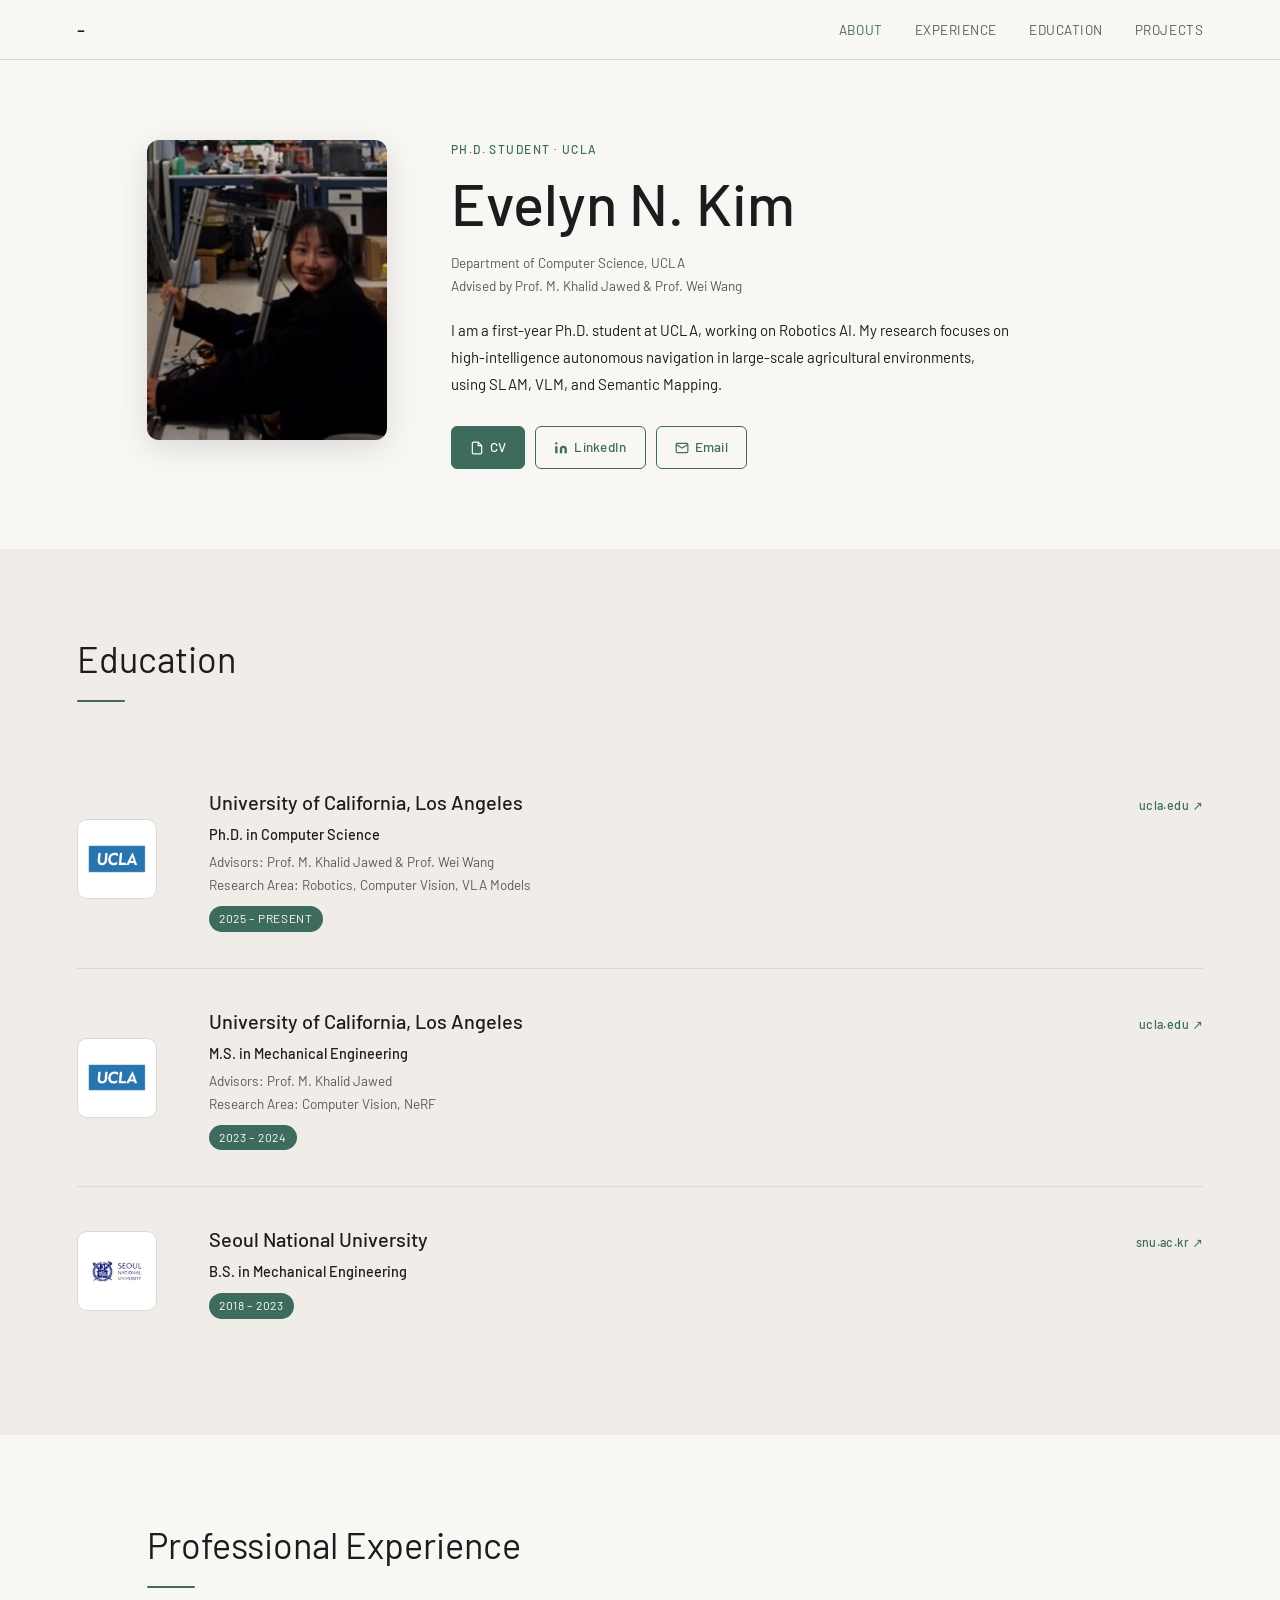
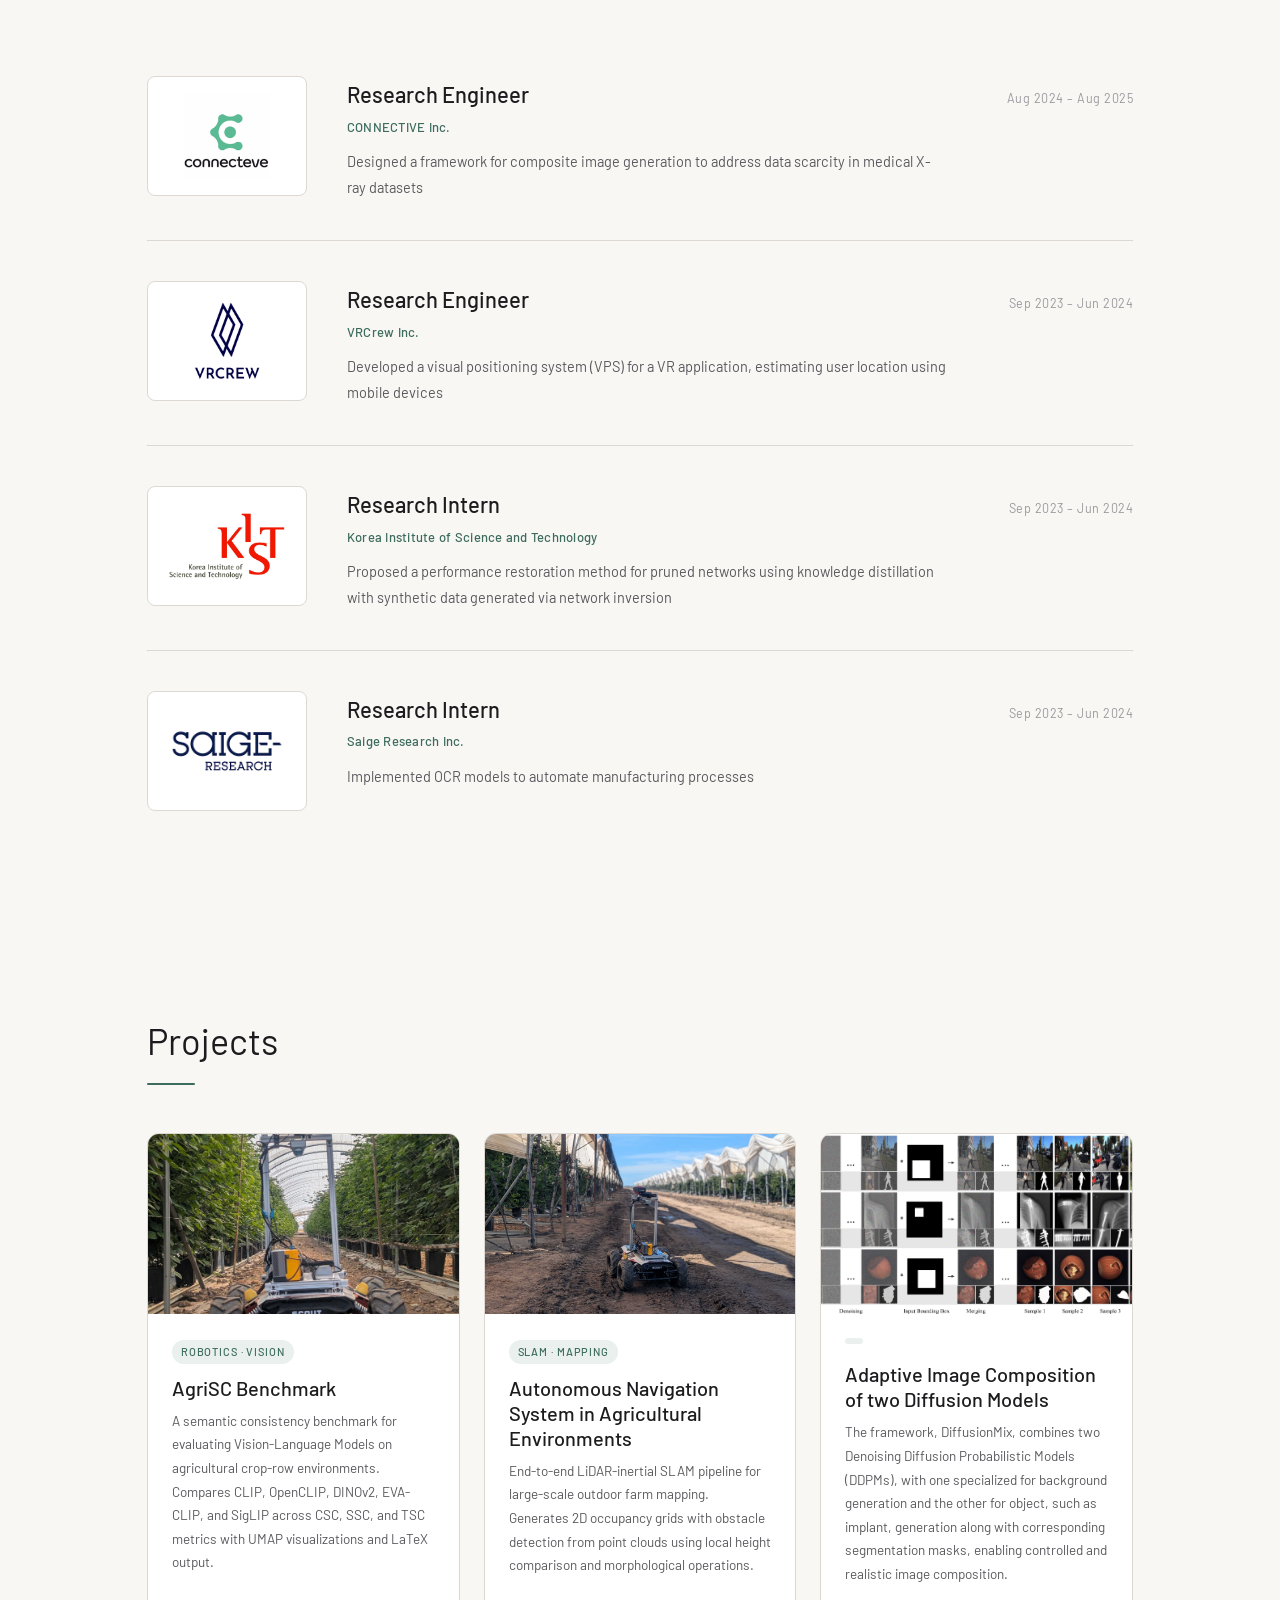
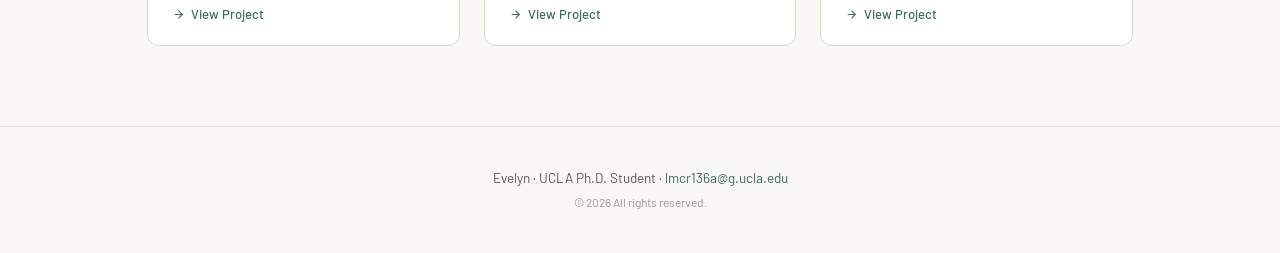
==== index.html @ 0ed05874 "." ====
<!DOCTYPE html>
<html lang="en">
<head>
  <meta charset="UTF-8" />
  <meta name="viewport" content="width=device-width, initial-scale=1.0" />
  <title>Evelyn — PhD Student, UCLA</title>
  <link rel="preconnect" href="https://fonts.googleapis.com" />
  <link href="https://fonts.googleapis.com/css2?family=Barlow:ital,wght@0,300;0,400;0,500;0,600;1,300;1,400&display=swap" rel="stylesheet" />
  <link rel="stylesheet" href="style.css" />
</head>
<body>

  <!-- ── NAV ─────────────────────────────────────── -->
  <nav id="navbar">
    <span class="nav-name">-</span>
    <ul>
      <li><a href="#about">About</a></li>
      <li><a href="#experience">Experience</a></li>
      <li><a href="#education">Education</a></li>
      <li><a href="#projects">Projects</a></li>
    </ul>
  </nav>

  <!-- ── HERO / ABOUT ──────────────────────────────── -->
  <section id="about" class="hero">
    <div class="hero-inner">
      <div class="hero-photo fade-in">
        <img src="images/profile.jpg" alt="Profile photo" />
      </div>
      <div class="hero-text fade-in delay-1">
        <p class="label">Ph.D. Student · UCLA</p>
        <h1>Evelyn N. Kim<br /><span class="name-light"><!-- Your Last Name --></span></h1>
        <p class="affiliation">
          Department of Computer Science, UCLA<br />
          Advised by Prof. M. Khalid Jawed &amp; Prof. Wei Wang
        </p>
        <p class="bio">
          I am a first-year Ph.D. student at UCLA, working on Robotics AI. My research focuses on high-intelligence autonomous navigation in large-scale agricultural environments, using SLAM, VLM, and Semantic Mapping.
        </p>
        <div class="hero-links">
          <a href="pdfs/CV_Kim.pdf" class="btn" target="_blank" rel="noopener">
            <svg width="14" height="14" viewBox="0 0 24 24" fill="none" stroke="currentColor" stroke-width="2"><path d="M14 2H6a2 2 0 0 0-2 2v16a2 2 0 0 0 2 2h12a2 2 0 0 0 2-2V8z"/><polyline points="14,2 14,8 20,8"/></svg>
            CV
          </a>
          <a href="https://www.linkedin.com/in/steamhyeon/" class="btn btn-outline" target="_blank" rel="noopener">
            <svg width="14" height="14" viewBox="0 0 24 24" fill="currentColor"><path d="M16 8a6 6 0 0 1 6 6v7h-4v-7a2 2 0 0 0-2-2 2 2 0 0 0-2 2v7h-4v-7a6 6 0 0 1 6-6z"/><rect x="2" y="9" width="4" height="12"/><circle cx="4" cy="4" r="2"/></svg>
            LinkedIn
          </a>
          <a href="/cdn-cgi/l/email-protection#bbd7d6d8c98a888ddafbdc95ced8d7da95dedfce" class="btn btn-outline">
            <svg width="14" height="14" viewBox="0 0 24 24" fill="none" stroke="currentColor" stroke-width="2"><path d="M4 4h16c1.1 0 2 .9 2 2v12c0 1.1-.9 2-2 2H4c-1.1 0-2-.9-2-2V6c0-1.1.9-2 2-2z"/><polyline points="22,6 12,12 2,6"/></svg>
            Email
          </a>
        </div>
      </div>
    </div>
  </section>

  <!-- ── EDUCATION ──────────────────────────────── -->
  <section id="education" class="section section-alt">
    <div class="section-inner">
      <h2 class="section-title fade-in">Education</h2>
      <div class="divider fade-in"></div>

      <!-- UCLA PhD -->
      <div class="edu-item fade-in">
        <div class="edu-logo">
          <img src="images/ucla.png" alt="UCLA" />
        </div>
        <div class="edu-content">
          <div class="edu-header">
            <h3>University of California, Los Angeles</h3>
            <a href="https://www.ucla.edu" class="school-link" target="_blank" rel="noopener">
              ucla.edu ↗
            </a>
          </div>
          <p class="edu-degree">Ph.D. in Computer Science</p>
          <p class="edu-details">
            Advisors: Prof. M. Khalid Jawed &amp; Prof. Wei Wang<br />
            Research Area: Robotics, Computer Vision, VLA Models
          </p>
          <span class="edu-date">2025 – Present</span>
        </div>
      </div>

      <!-- UCLA MS -->
      <div class="edu-item fade-in">
        <div class="edu-logo">
          <img src="images/ucla.png" alt="UCLA" />
        </div>
        <div class="edu-content">
          <div class="edu-header">
            <h3>University of California, Los Angeles</h3>
            <a href="https://www.ucla.edu" class="school-link" target="_blank" rel="noopener">
              ucla.edu ↗
            </a>
          </div>
          <p class="edu-degree">M.S. in Mechanical Engineering</p>
          <p class="edu-details">
            Advisors: Prof. M. Khalid Jawed<br />
            Research Area: Computer Vision, NeRF
          </p>
          <span class="edu-date">2023 – 2024</span>
        </div>
      </div>

      <!-- SNU -->
      <div class="edu-item fade-in">
        <div class="edu-logo">
          <img src="images/snu.png" alt="Seoul National University" />
        </div>
        <div class="edu-content">
          <div class="edu-header">
            <h3>Seoul National University</h3>
            <a href="https://www.snu.ac.kr" class="school-link" target="_blank" rel="noopener">
              snu.ac.kr ↗
            </a>
          </div>
          <p class="edu-degree">B.S. in Mechanical Engineering</p>
          <p class="edu-details">
            <!-- Additional details, honors, relevant coursework, etc. -->
          </p>
          <span class="edu-date">2018 – 2023</span>
        </div>
      </div>

    </div>
  </section>

  <!-- ── PROFESSIONAL EXPERIENCE ────────────────── -->
  <section id="experience" class="section">
    <div class="section-inner">
      <h2 class="section-title fade-in">Professional Experience</h2>
      <div class="divider fade-in"></div>

      <div class="exp-item fade-in">
        <div class="exp-image">
          <img src="images/connecteve.png" alt="CONNECTEVE" />
        </div>
        <div class="exp-content">
          <div class="exp-header">
            <h3>Research Engineer</h3>
            <span class="exp-date">Aug 2024 – Aug 2025</span>
          </div>
          <p class="exp-place">CONNECTIVE Inc.</p>
          <p class="exp-desc">Designed a framework for composite image generation to address data scarcity in medical X-ray datasets</p>
        </div>
      </div>

      <div class="exp-item fade-in">
        <div class="exp-image">
          <img src="images/vrcrew.png" alt="VRCrew" />
        </div>
        <div class="exp-content">
          <div class="exp-header">
            <h3>Research Engineer</h3>
            <span class="exp-date">Sep 2023 – Jun 2024</span>
          </div>
          <p class="exp-place">VRCrew Inc.</p>
          <p class="exp-desc">Developed a visual positioning system (VPS) for a VR application, estimating user location using mobile devices</p>
        </div>
      </div>

      <div class="exp-item fade-in">
        <div class="exp-image">
          <img src="images/kist.jpg" alt="KIST" />
        </div>
        <div class="exp-content">
          <div class="exp-header">
            <h3>Research Intern</h3>
            <span class="exp-date">Sep 2023 – Jun 2024</span>
          </div>
          <p class="exp-place">Korea Institute of Science and Technology</p>
          <p class="exp-desc">Proposed a performance restoration method for pruned networks using knowledge distillation with synthetic data
generated via network inversion</p>
        </div>
      </div>

      <div class="exp-item fade-in">
        <div class="exp-image">
          <img src="images/saige_research.png" alt="Saige Research" />
        </div>
        <div class="exp-content">
          <div class="exp-header">
            <h3>Research Intern</h3>
            <span class="exp-date">Sep 2023 – Jun 2024</span>
          </div>
          <p class="exp-place">Saige Research Inc.</p>
          <p class="exp-desc">Implemented OCR models to automate manufacturing processes</p>
        </div>
      </div>

    </div>
  </section>

  <!-- ── PROJECTS ───────────────────────────────── -->
  <section id="projects" class="section">
    <div class="section-inner">
      <h2 class="section-title fade-in">Projects</h2>
      <div class="divider fade-in"></div>

      <div class="projects-grid">

        <!-- Project 1 — AgriSC -->
        <a href="projects/agrisc.html" class="project-card fade-in">
          <div class="project-thumb">
            <img src="images/projects/agrisc_thumb.jpg" alt="AgriSC Benchmark"
                 onerror="this.parentElement.innerHTML='<div class=\'project-thumb-placeholder\'>🌱</div>'" />
          </div>
          <div class="project-body">
            <div class="project-top">
              <span class="project-tag">Robotics · Vision</span>
              <h3>AgriSC Benchmark</h3>
              <p>
                A semantic consistency benchmark for evaluating Vision-Language Models on agricultural
                crop-row environments. Compares CLIP, OpenCLIP, DINOv2, EVA-CLIP, and SigLIP across
                CSC, SSC, and TSC metrics with UMAP visualizations and LaTeX output.
              </p>
            </div>
            <div class="project-footer">
              <svg width="13" height="13" viewBox="0 0 24 24" fill="none" stroke="currentColor" stroke-width="2"><line x1="5" y1="12" x2="19" y2="12"/><polyline points="12,5 19,12 12,19"/></svg>
              View Project
            </div>
          </div>
        </a>

        <!-- Project 2 — SLAM Navigation -->
        <a href="projects/agri-nav.html" class="project-card fade-in delay-1">
          <div class="project-thumb">
            <img src="images/projects/agri_nav_thumb.jpg" alt="Autonomous Navigation System"
                 onerror="this.parentElement.innerHTML='<div class=\'project-thumb-placeholder\'>🗺️</div>'" />
          </div>
          <div class="project-body">
            <div class="project-top">
              <span class="project-tag">SLAM · Mapping</span>
              <h3>Autonomous Navigation System in Agricultural Environments</h3>
              <p>
                End-to-end LiDAR-inertial SLAM pipeline for large-scale
                outdoor farm mapping. Generates 2D occupancy grids with obstacle detection from point
                clouds using local height comparison and morphological operations.
              </p>
            </div>
            <div class="project-footer">
              <svg width="13" height="13" viewBox="0 0 24 24" fill="none" stroke="currentColor" stroke-width="2"><line x1="5" y1="12" x2="19" y2="12"/><polyline points="12,5 19,12 12,19"/></svg>
              View Project
            </div>
          </div>
        </a>

        <!-- Project 3 — NeRF Viewpoint Selector -->
        <a href="projects/diff.html" class="project-card fade-in delay-2">
          <div class="project-thumb">
            <img src="images/projects/diff_thumb.png" alt="Self-Supervised Viewpoint Selector"
                 onerror="this.parentElement.innerHTML='<div class=\'project-thumb-placeholder\'>📸</div>'" />
          </div>
          <div class="project-body">
            <div class="project-top">
              <span class="project-tag"><!-- Tag --></span>
              <h3>Adaptive Image Composition of two Diffusion Models</h3>
              <p>
                The framework, DiffusionMix, combines two Denoising Diffusion Probabilistic Models (DDPMs), with one specialized for background generation and the other for object, such as implant, generation along with corresponding segmentation masks, enabling controlled and realistic image composition.
              </p>
            </div>
            <div class="project-footer">
              <svg width="13" height="13" viewBox="0 0 24 24" fill="none" stroke="currentColor" stroke-width="2"><line x1="5" y1="12" x2="19" y2="12"/><polyline points="12,5 19,12 12,19"/></svg>
              View Project
            </div>
          </div>
        </a>
<!-- 
        <a href="projects/vps.html" class="project-card fade-in delay-2">
          <div class="project-thumb">
            <img src="images/projects/vps_thumb.jpg" alt="Visual Positioning System"
                 onerror="this.parentElement.innerHTML='<div class=\'project-thumb-placeholder\'>📍</div>'" />
          </div>
          <div class="project-body">
            <div class="project-top">
              <span class="project-tag"></span>
              <h3>Visual Positioning System (VPS)</h3>
              <p>
              </p>
            </div>
            <div class="project-footer">
              <svg width="13" height="13" viewBox="0 0 24 24" fill="none" stroke="currentColor" stroke-width="2"><line x1="5" y1="12" x2="19" y2="12"/><polyline points="12,5 19,12 12,19"/></svg>
              View Project
            </div>
          </div>
        </a>

        <a href="projects/kd-domain-adapt.html" class="project-card fade-in delay-2">
          <div class="project-thumb">
            <img src="images/projects/kd_thumb.jpg" alt="Knowledge Distillation"
                 onerror="this.parentElement.innerHTML='<div class=\'project-thumb-placeholder\'>🧠</div>'" />
          </div>
          <div class="project-body">
            <div class="project-top">
              <span class="project-tag"></span>
              <h3>Knowledge Distillation with Network Inversion, Domain Adaptation</h3>
              <p>
              </p>
            </div>
            <div class="project-footer">
              <svg width="13" height="13" viewBox="0 0 24 24" fill="none" stroke="currentColor" stroke-width="2"><line x1="5" y1="12" x2="19" y2="12"/><polyline points="12,5 19,12 12,19"/></svg>
              View Project
            </div>
          </div>
        </a> -->

      </div>
    </div>
  </section>

  <!-- ── FOOTER ─────────────────────────────────── -->
  <footer>
    <p>Evelyn · UCLA Ph.D. Student · <a href="mailto:lmcr136a@g.ucla.edu">lmcr136a@g.ucla.edu</a></p>
    <p class="footer-copy">© <span id="year"></span> All rights reserved.</p>
  </footer>

  <script src="script.js"></script>
</body>
</html>
---- style.css ----
/* ── RESET & BASE ──────────────────────────────── */
*, *::before, *::after { box-sizing: border-box; margin: 0; padding: 0; }

:root {
  --bg:         #F8F7F4;
  --bg-alt:     #F0EDE8;
  --ink:        #1C1C1E;
  --ink-soft:   #5A5A5E;
  --ink-light:  #9A9A9E;
  --accent:     #3D6B5E;
  --accent-pale:#E9F0EE;
  --border:     #DDD9D2;
  --white:      #FFFFFF;

  --font-display: 'Barlow', system-ui, sans-serif;
  --font-body:    'Barlow', system-ui, sans-serif;

  --r: 12px;
  --nav-h: 60px;
  --max-w: 980px;
}

html { scroll-behavior: smooth; }

body {
  background: var(--bg);
  color: var(--ink);
  font-family: var(--font-body);
  font-size: 15px;
  line-height: 1.65;
  -webkit-font-smoothing: antialiased;
}

a { color: var(--accent); text-decoration: none; }
a:hover { text-decoration: underline; }
img { display: block; max-width: 100%; }


/* ── NAV ───────────────────────────────────────── */
#navbar {
  position: fixed;
  top: 0; left: 0; right: 0;
  height: var(--nav-h);
  background: rgba(248, 247, 244, 0.88);
  backdrop-filter: blur(12px);
  -webkit-backdrop-filter: blur(12px);
  border-bottom: 1px solid var(--border);
  display: flex;
  align-items: center;
  justify-content: space-between;
  padding: 0 clamp(24px, 6vw, 80px);
  z-index: 100;
  transition: box-shadow .3s;
}
#navbar.scrolled { box-shadow: 0 2px 16px rgba(0,0,0,.07); }

.nav-name {
  font-family: var(--font-display);
  font-size: 20px;
  font-weight: 500;
  color: var(--ink);
  letter-spacing: .02em;
}

#navbar ul {
  list-style: none;
  display: flex;
  gap: 32px;
}
#navbar ul a {
  font-size: 13.5px;
  font-weight: 400;
  color: var(--ink-soft);
  letter-spacing: .04em;
  text-transform: uppercase;
  transition: color .2s;
}
#navbar ul a:hover { color: var(--accent); text-decoration: none; }


/* ── HERO ───────────────────────────────────────── */
.hero {
  padding: calc(var(--nav-h) + 80px) clamp(24px, 6vw, 80px) 80px;
  max-width: calc(var(--max-w) + 160px);
  margin: 0 auto;
}
.hero-inner {
  display: grid;
  grid-template-columns: 240px 1fr;
  gap: 64px;
  align-items: start;
}

/* Photo */
.hero-photo img {
  width: 240px;
  height: 300px;
  object-fit: cover;
  border-radius: var(--r);
  box-shadow: 0 8px 32px rgba(0,0,0,.12);
  transition: transform .4s ease, box-shadow .4s ease;
}
.hero-photo img:hover {
  transform: translateY(-4px);
  box-shadow: 0 16px 40px rgba(0,0,0,.16);
}

/* Text */
.label {
  font-size: 12px;
  font-weight: 500;
  letter-spacing: .12em;
  text-transform: uppercase;
  color: var(--accent);
  margin-bottom: 12px;
}
h1 {
  font-family: var(--font-display);
  font-size: clamp(42px, 5vw, 58px);
  font-weight: 500;
  line-height: 1.1;
  color: var(--ink);
  margin-bottom: 16px;
}
.name-light { font-weight: 300; font-style: italic; }

.affiliation {
  font-size: 13.5px;
  color: var(--ink-soft);
  margin-bottom: 20px;
  line-height: 1.7;
}
.bio {
  font-size: 15px;
  color: var(--ink);
  line-height: 1.8;
  max-width: 560px;
  margin-bottom: 28px;
}

/* Hero buttons */
.hero-links { display: flex; gap: 10px; flex-wrap: wrap; }

.btn {
  display: inline-flex;
  align-items: center;
  gap: 6px;
  padding: 9px 18px;
  border-radius: 6px;
  font-size: 13.5px;
  font-weight: 500;
  letter-spacing: .02em;
  background: var(--accent);
  color: var(--white);
  border: 1.5px solid var(--accent);
  cursor: pointer;
  transition: background .2s, transform .15s, box-shadow .2s;
}
.btn:hover {
  background: #2d5347;
  border-color: #2d5347;
  transform: translateY(-1px);
  box-shadow: 0 4px 14px rgba(61,107,94,.25);
  text-decoration: none;
  color: var(--white);
}

.btn-outline {
  background: transparent;
  color: var(--accent);
}
.btn-outline:hover {
  background: var(--accent-pale);
  color: var(--accent);
  box-shadow: none;
}


/* ── SECTIONS ───────────────────────────────────── */
.section {
  padding: 80px clamp(24px, 6vw, 80px);
  max-width: calc(var(--max-w) + 160px);
  margin: 0 auto;
}
.section-alt {
  background: var(--bg-alt);
  max-width: 100%;
  padding: 80px clamp(24px, 6vw, 80px);
}
.section-alt .section-inner {
  max-width: calc(var(--max-w) + 160px);
  margin: 0 auto;
}
.section-inner { max-width: calc(var(--max-w) + 160px); margin: 0 auto; }

.section-title {
  font-family: var(--font-display);
  font-size: 36px;
  font-weight: 400;
  color: var(--ink);
  margin-bottom: 12px;
}
.divider {
  width: 48px;
  height: 2px;
  background: var(--accent);
  border-radius: 2px;
  margin-bottom: 48px;
}


/* ── EXPERIENCE ITEMS ──────────────────────────── */
.exp-item {
  display: grid;
  grid-template-columns: 160px 1fr;
  gap: 40px;
  align-items: start;
  padding: 40px 0;
  border-bottom: 1px solid var(--border);
}
.exp-item:last-child { border-bottom: none; }

/* Logo container — longest side fills the box, letter-boxed */
.exp-image {
  width: 160px;
  height: 120px;
  border-radius: 8px;
  overflow: hidden;
  background: var(--white);
  border: 1px solid var(--border);
  flex-shrink: 0;
  display: flex;
  align-items: center;
  justify-content: center;
  padding: 16px;
}
.exp-image img {
  width: 100%;
  height: 100%;
  object-fit: contain;   /* longest side fits, no cropping */
}

.exp-header {
  display: flex;
  align-items: baseline;
  justify-content: space-between;
  gap: 16px;
  margin-bottom: 4px;
  flex-wrap: wrap;
}
.exp-content h3 {
  font-family: var(--font-display);
  font-size: 22px;
  font-weight: 500;
  color: var(--ink);
}
.exp-date {
  font-size: 12.5px;
  color: var(--ink-light);
  letter-spacing: .04em;
  white-space: nowrap;
}
.exp-place {
  font-size: 13px;
  font-weight: 500;
  color: var(--accent);
  margin-bottom: 10px;
  letter-spacing: .02em;
}
.exp-desc {
  font-size: 14.5px;
  color: var(--ink-soft);
  line-height: 1.8;
  max-width: 600px;
}


/* ── EDUCATION ──────────────────────────────────── */
.edu-item {
  display: grid;
  grid-template-columns: 100px 1fr;
  gap: 32px;
  align-items: center;
  padding: 36px 0;
  border-bottom: 1px solid var(--border);
}
.edu-item:last-child { border-bottom: none; }

.edu-logo {
  width: 80px;
  height: 80px;
  display: flex;
  align-items: center;
  justify-content: center;
  background: var(--white);
  border: 1px solid var(--border);
  border-radius: 10px;
  padding: 10px;
  flex-shrink: 0;
}
.edu-logo img { max-width: 100%; max-height: 100%; object-fit: contain; }

.edu-header {
  display: flex;
  align-items: baseline;
  justify-content: space-between;
  gap: 12px;
  margin-bottom: 4px;
  flex-wrap: wrap;
}
.edu-content h3 {
  font-family: var(--font-display);
  font-size: 20px;
  font-weight: 500;
  color: var(--ink);
}
.school-link {
  font-size: 12.5px;
  color: var(--accent);
  letter-spacing: .03em;
  font-weight: 500;
}
.edu-degree {
  font-size: 14.5px;
  font-weight: 500;
  color: var(--ink);
  margin-bottom: 4px;
}
.edu-details {
  font-size: 13.5px;
  color: var(--ink-soft);
  line-height: 1.7;
  margin-bottom: 8px;
}
.edu-date {
  display: inline-block;
  font-size: 12px;
  letter-spacing: .06em;
  text-transform: uppercase;
  color: var(--white);
  background: var(--accent);
  padding: 3px 10px;
  border-radius: 20px;
}


/* ── PROJECTS GRID ──────────────────────────────── */
.projects-grid {
  display: grid;
  grid-template-columns: repeat(auto-fill, minmax(300px, 1fr));
  gap: 24px;
}

/* Clickable card — the whole card is a link */
.project-card {
  background: var(--white);
  border: 1px solid var(--border);
  border-radius: var(--r);
  overflow: hidden;
  display: flex;
  flex-direction: column;
  cursor: pointer;
  text-decoration: none;
  color: inherit;
  transition: transform .25s ease, box-shadow .25s ease, border-color .25s ease;
}
.project-card:hover {
  transform: translateY(-4px);
  box-shadow: 0 10px 30px rgba(0,0,0,.09);
  border-color: var(--accent);
  text-decoration: none;
  color: inherit;
}

/* Thumbnail image at the top of each card */
.project-thumb {
  width: 100%;
  height: 180px;
  overflow: hidden;
  background: var(--bg-alt);
  flex-shrink: 0;
}
.project-thumb img {
  width: 100%;
  height: 100%;
  object-fit: cover;
  transition: transform .4s ease;
}
.project-card:hover .project-thumb img {
  transform: scale(1.04);
}

/* Placeholder shown when no image supplied */
.project-thumb-placeholder {
  width: 100%;
  height: 100%;
  display: flex;
  align-items: center;
  justify-content: center;
  background: var(--accent-pale);
  color: var(--accent);
  font-size: 32px;
  opacity: .5;
}

.project-body {
  padding: 24px 24px 20px;
  display: flex;
  flex-direction: column;
  flex: 1;
}

.project-top { flex: 1; }

.project-tag {
  display: inline-block;
  font-size: 11px;
  font-weight: 500;
  letter-spacing: .08em;
  text-transform: uppercase;
  color: var(--accent);
  background: var(--accent-pale);
  padding: 3px 9px;
  border-radius: 20px;
  margin-bottom: 12px;
}
.project-card h3 {
  font-family: var(--font-display);
  font-size: 20px;
  font-weight: 500;
  margin-bottom: 8px;
  color: var(--ink);
  line-height: 1.25;
}
.project-card p {
  font-size: 13.5px;
  color: var(--ink-soft);
  line-height: 1.75;
}

.project-footer {
  margin-top: 18px;
  display: flex;
  align-items: center;
  gap: 6px;
  font-size: 13px;
  font-weight: 500;
  color: var(--accent);
}
.project-footer svg { flex-shrink: 0; }


/* ── FOOTER ─────────────────────────────────────── */
footer {
  text-align: center;
  padding: 40px 24px;
  border-top: 1px solid var(--border);
  font-size: 13.5px;
  color: var(--ink-soft);
}
footer a { color: var(--accent); }
.footer-copy { margin-top: 4px; font-size: 12px; color: var(--ink-light); }


/* ── ANIMATIONS ─────────────────────────────────── */
.fade-in {
  opacity: 0;
  transform: translateY(18px);
  transition: opacity .6s ease, transform .6s ease;
}
.fade-in.visible {
  opacity: 1;
  transform: translateY(0);
}
.delay-1 { transition-delay: .12s; }
.delay-2 { transition-delay: .24s; }


/* ── RESPONSIVE ─────────────────────────────────── */
@media (max-width: 700px) {
  .hero-inner {
    grid-template-columns: 1fr;
    gap: 32px;
  }
  .hero-photo img { width: 180px; height: 220px; margin: 0 auto; }
  .exp-item { grid-template-columns: 1fr; gap: 20px; }
  .exp-image { width: 100%; height: 120px; }
  .edu-item { grid-template-columns: 1fr; gap: 16px; }
  .edu-header { flex-direction: column; }
  #navbar ul { gap: 16px; }
  h1 { font-size: 36px; }
}
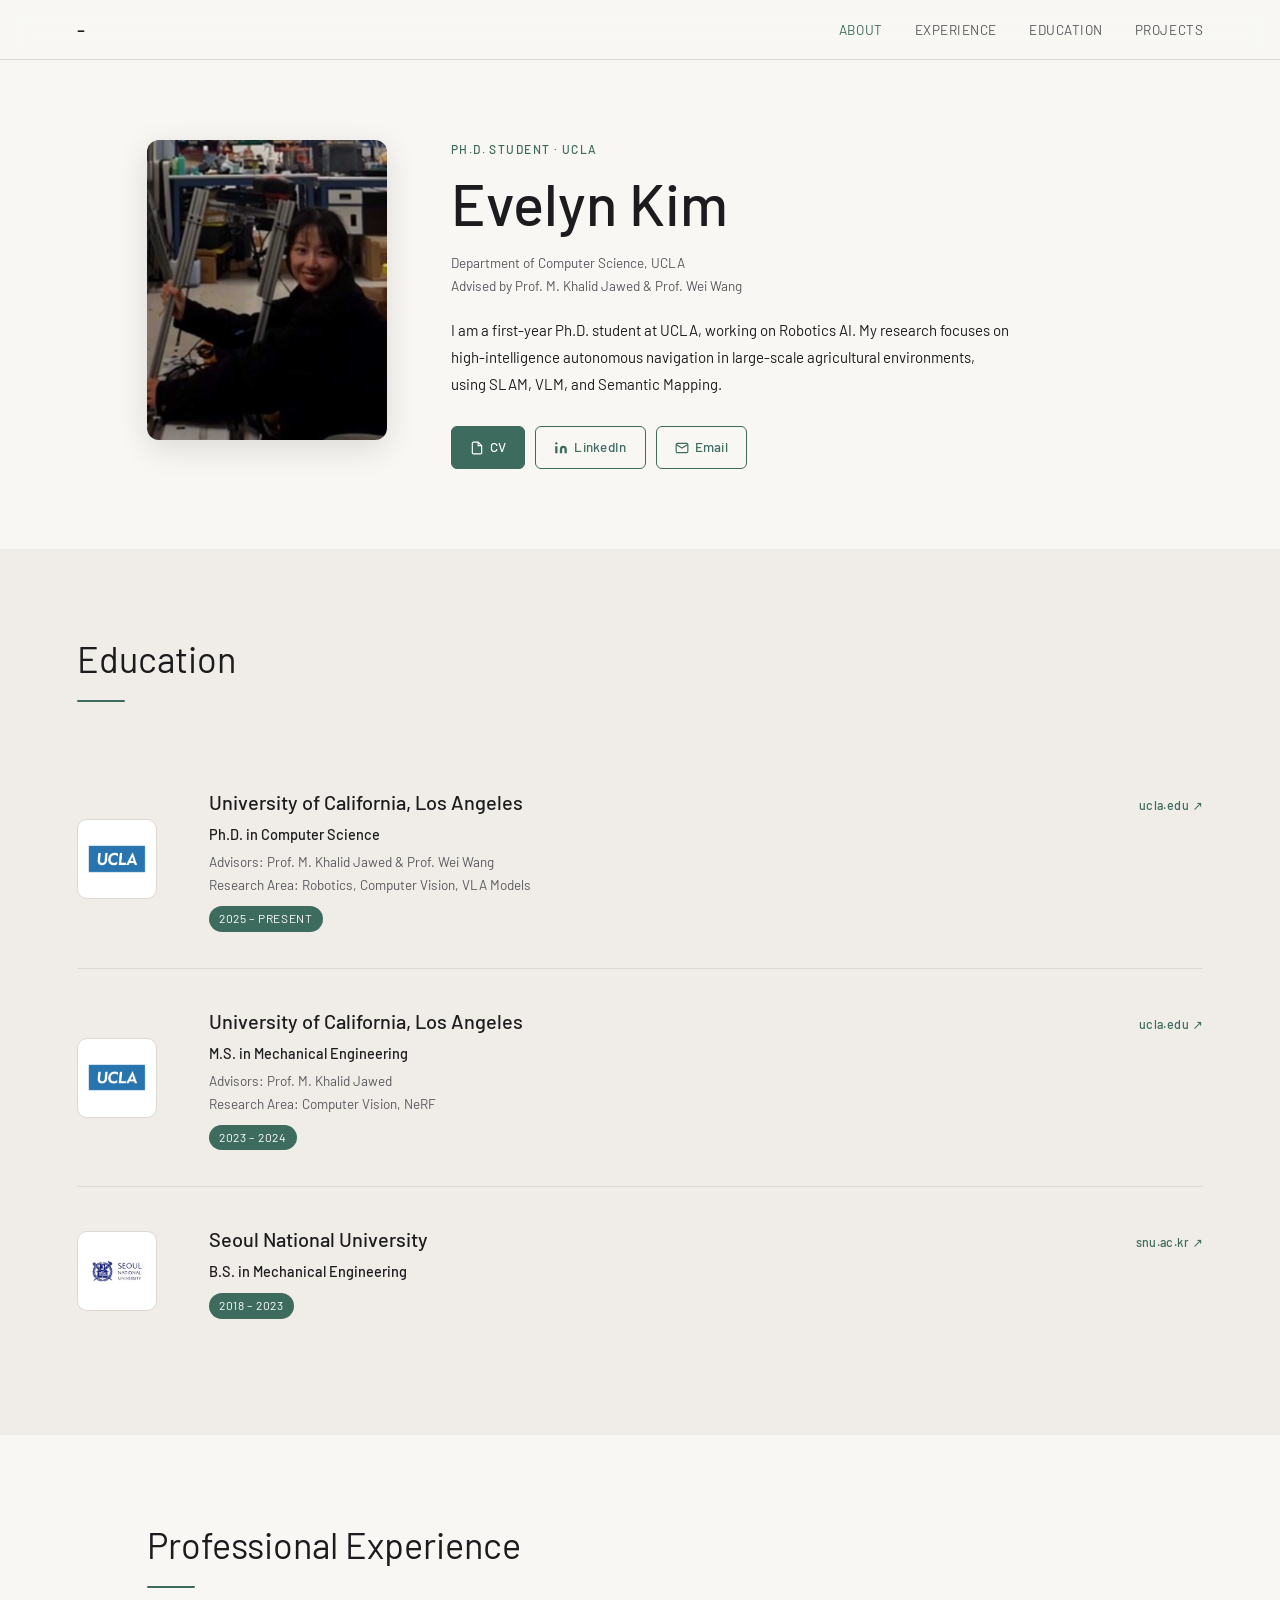
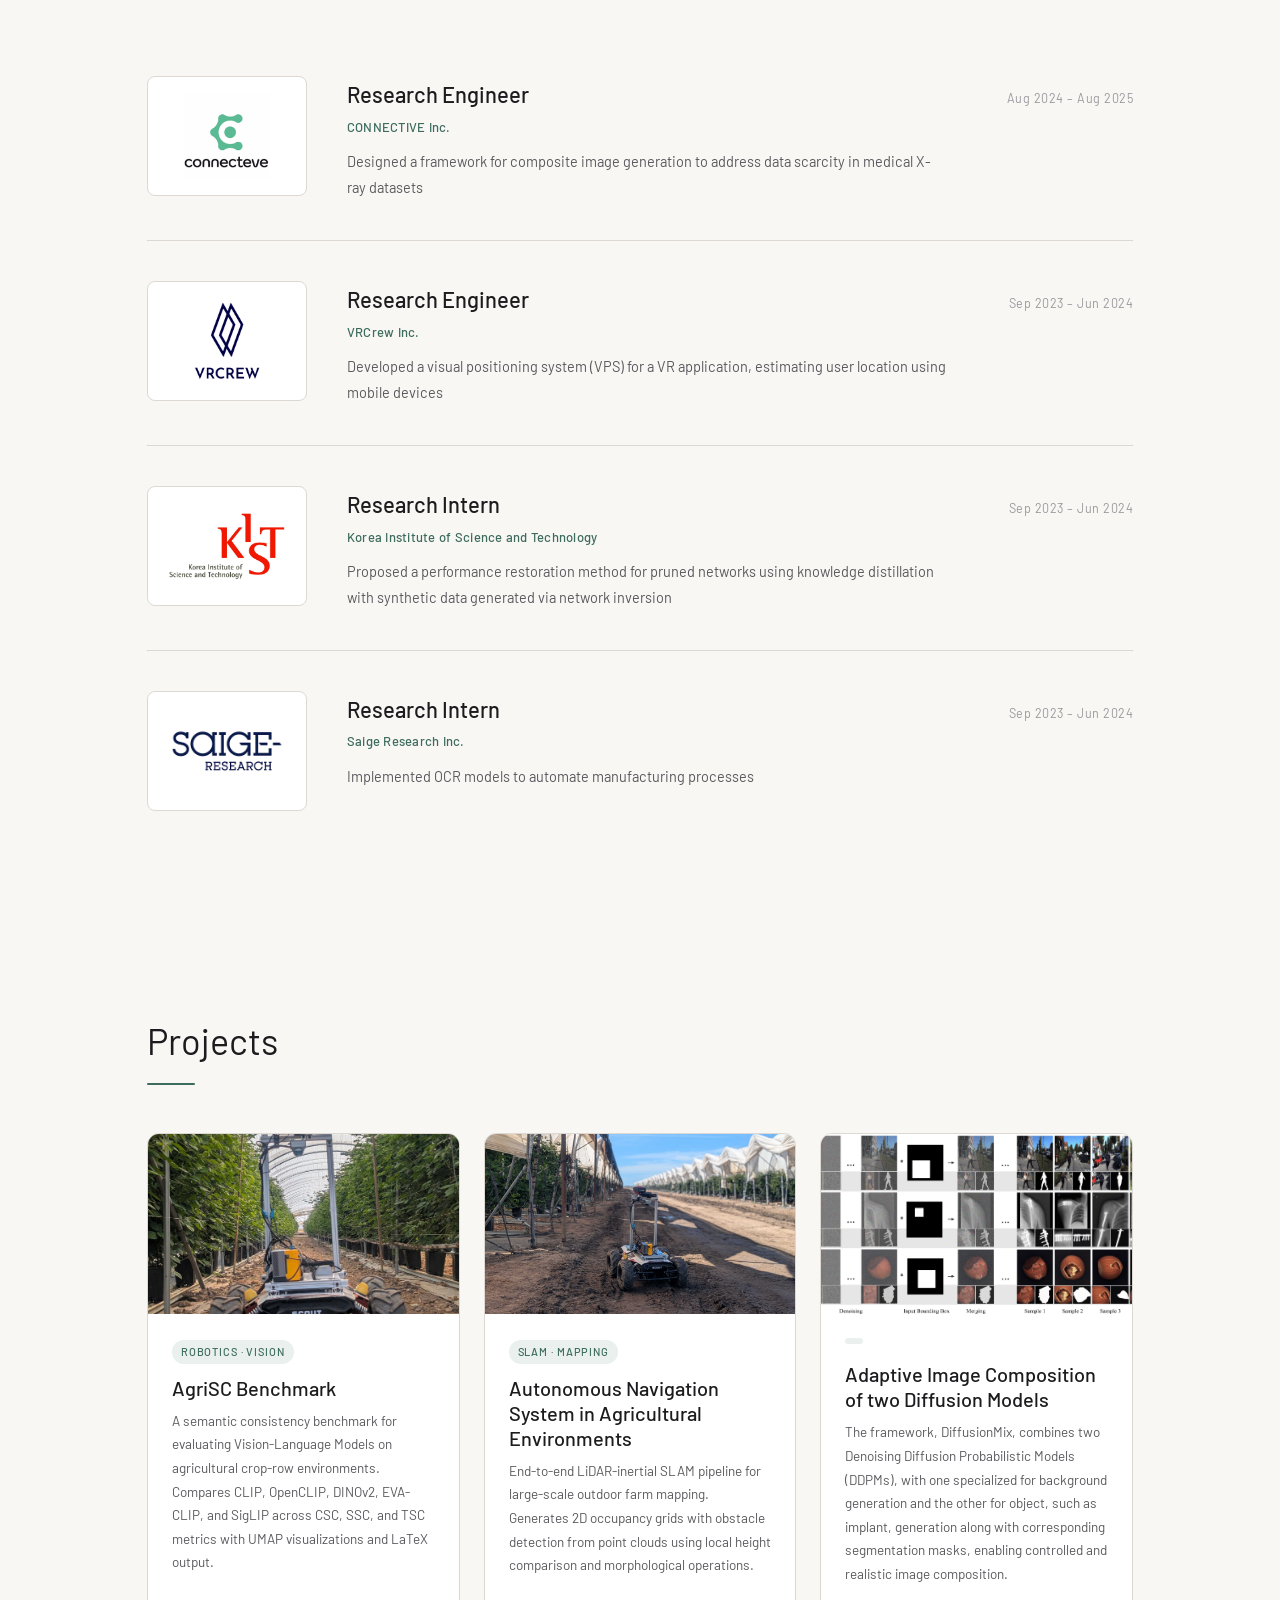
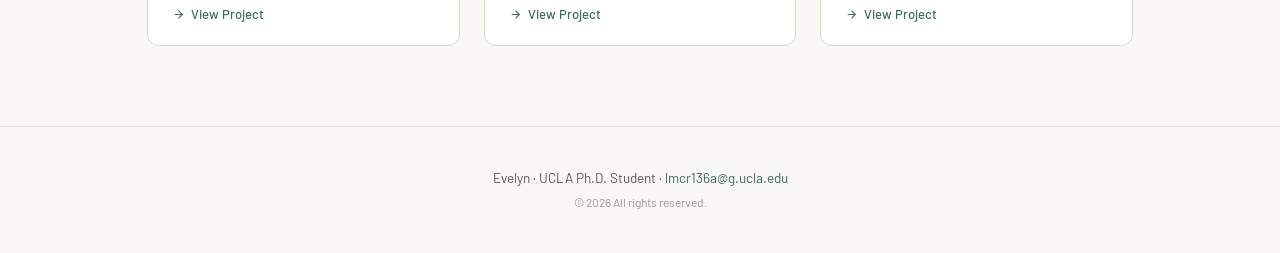
==== commit e51b7b25: "." ====
--- a/index.html
+++ b/index.html
@@ -3,7 +3,7 @@
 <head>
   <meta charset="UTF-8" />
   <meta name="viewport" content="width=device-width, initial-scale=1.0" />
-  <title>Evelyn — PhD Student, UCLA</title>
+  <title>Evelyn Kim, UCLA</title>
   <link rel="preconnect" href="https://fonts.googleapis.com" />
   <link href="https://fonts.googleapis.com/css2?family=Barlow:ital,wght@0,300;0,400;0,500;0,600;1,300;1,400&display=swap" rel="stylesheet" />
   <link rel="stylesheet" href="style.css" />
@@ -29,7 +29,7 @@
       </div>
       <div class="hero-text fade-in delay-1">
         <p class="label">Ph.D. Student · UCLA</p>
-        <h1>Evelyn N. Kim<br /><span class="name-light"><!-- Your Last Name --></span></h1>
+        <h1>Evelyn Kim<br /><span class="name-light"><!-- Your Last Name --></span></h1>
         <p class="affiliation">
           Department of Computer Science, UCLA<br />
           Advised by Prof. M. Khalid Jawed &amp; Prof. Wei Wang
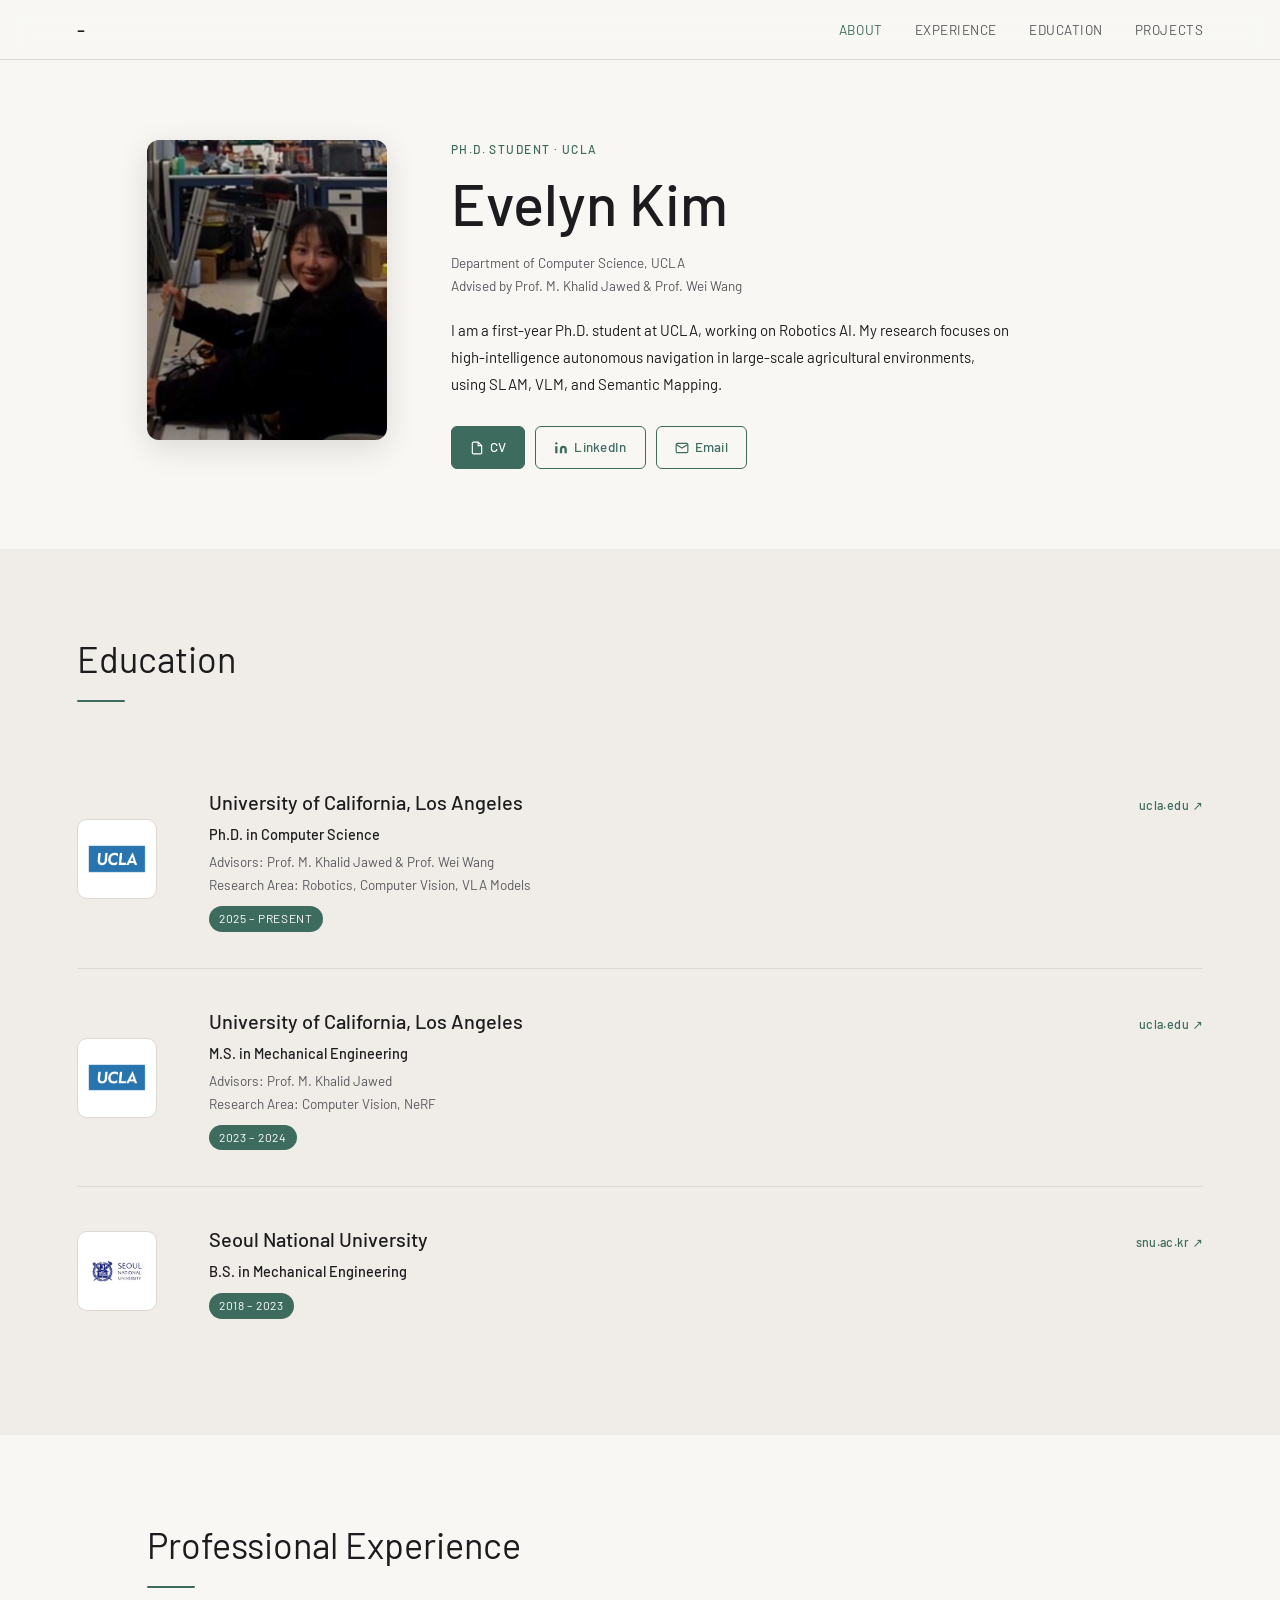
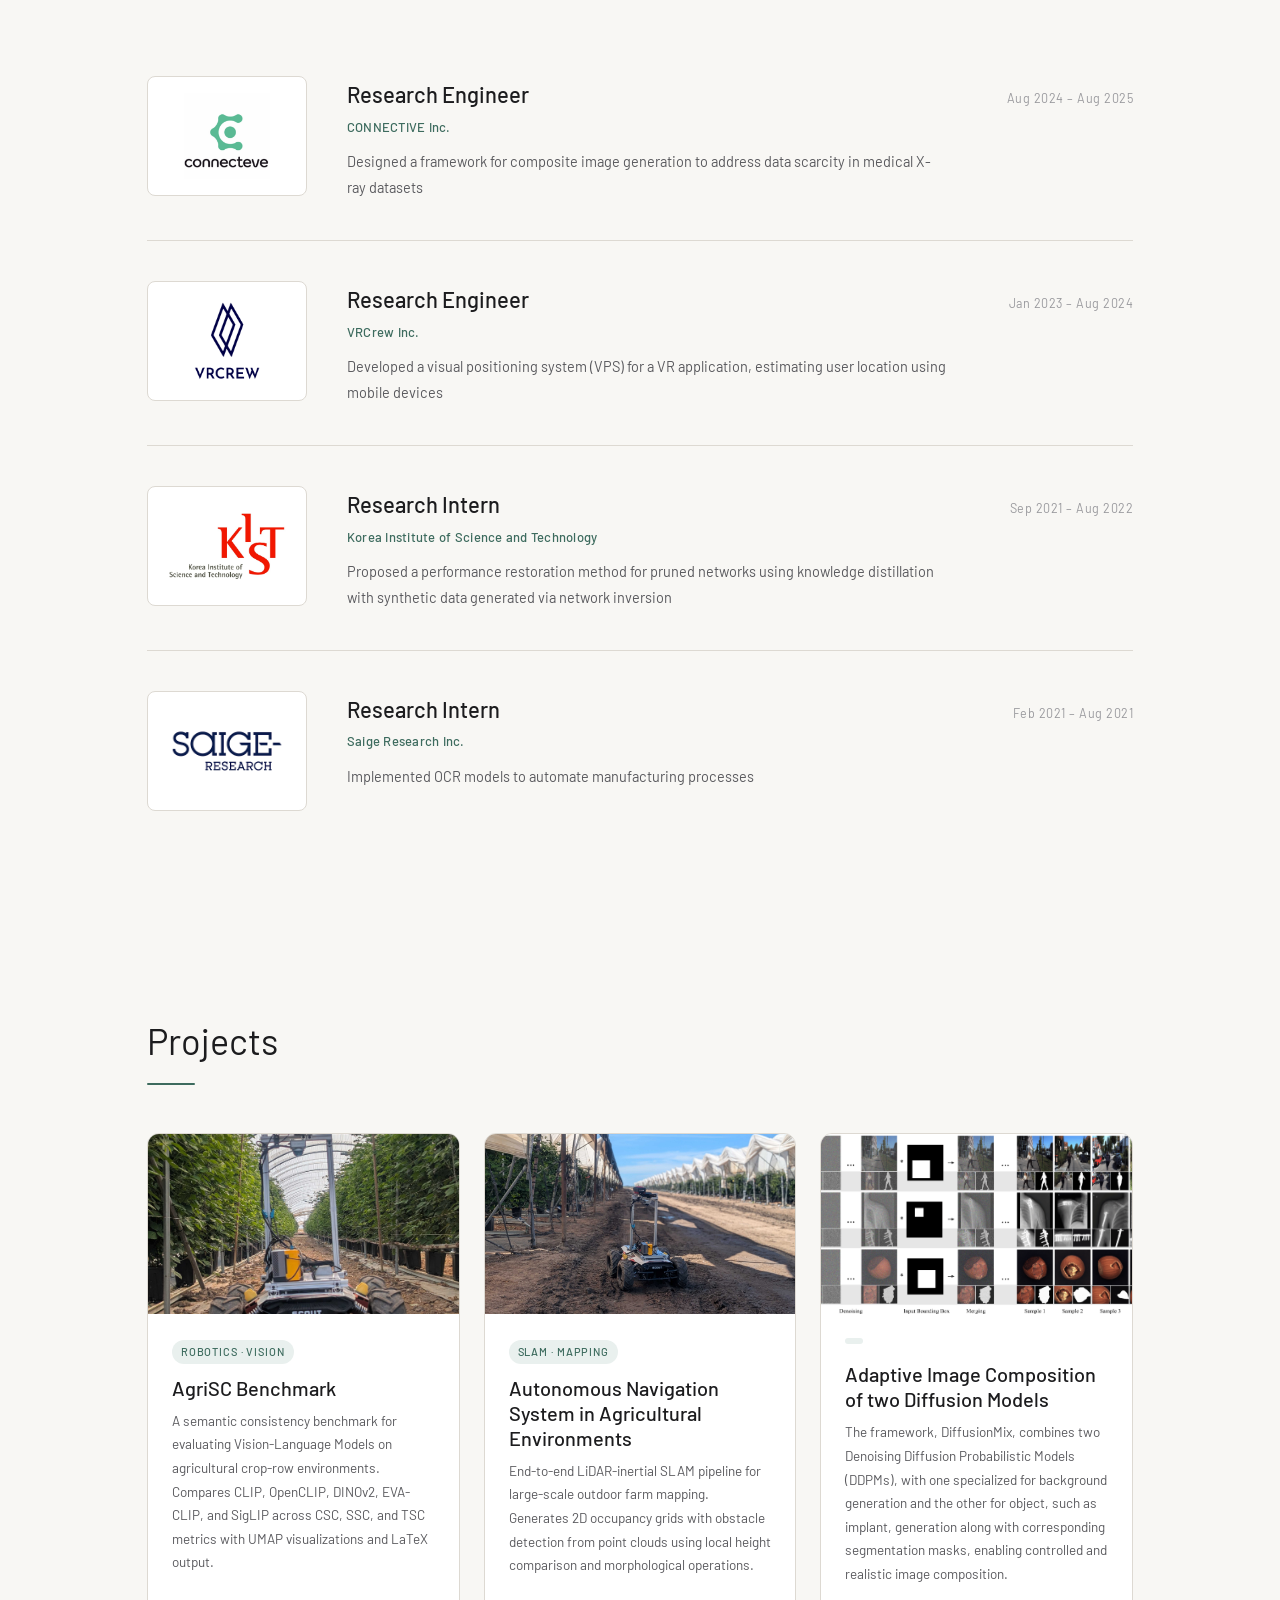
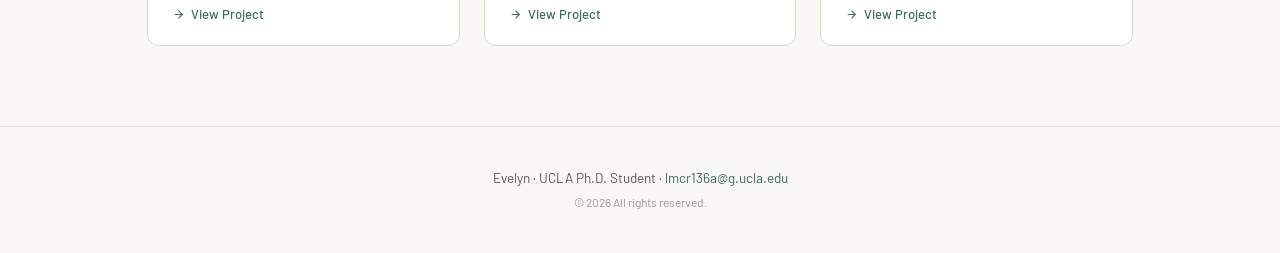
==== commit 1c858a69: "." ====
--- a/index.html
+++ b/index.html
@@ -153,7 +153,7 @@
         <div class="exp-content">
           <div class="exp-header">
             <h3>Research Engineer</h3>
-            <span class="exp-date">Sep 2023 – Jun 2024</span>
+            <span class="exp-date">Jan 2023 – Aug 2024</span>
           </div>
           <p class="exp-place">VRCrew Inc.</p>
           <p class="exp-desc">Developed a visual positioning system (VPS) for a VR application, estimating user location using mobile devices</p>
@@ -167,7 +167,7 @@
         <div class="exp-content">
           <div class="exp-header">
             <h3>Research Intern</h3>
-            <span class="exp-date">Sep 2023 – Jun 2024</span>
+            <span class="exp-date">Sep 2021 – Aug 2022</span>
           </div>
           <p class="exp-place">Korea Institute of Science and Technology</p>
           <p class="exp-desc">Proposed a performance restoration method for pruned networks using knowledge distillation with synthetic data
@@ -182,7 +182,7 @@
         <div class="exp-content">
           <div class="exp-header">
             <h3>Research Intern</h3>
-            <span class="exp-date">Sep 2023 – Jun 2024</span>
+            <span class="exp-date">Feb 2021 – Aug 2021</span>
           </div>
           <p class="exp-place">Saige Research Inc.</p>
           <p class="exp-desc">Implemented OCR models to automate manufacturing processes</p>
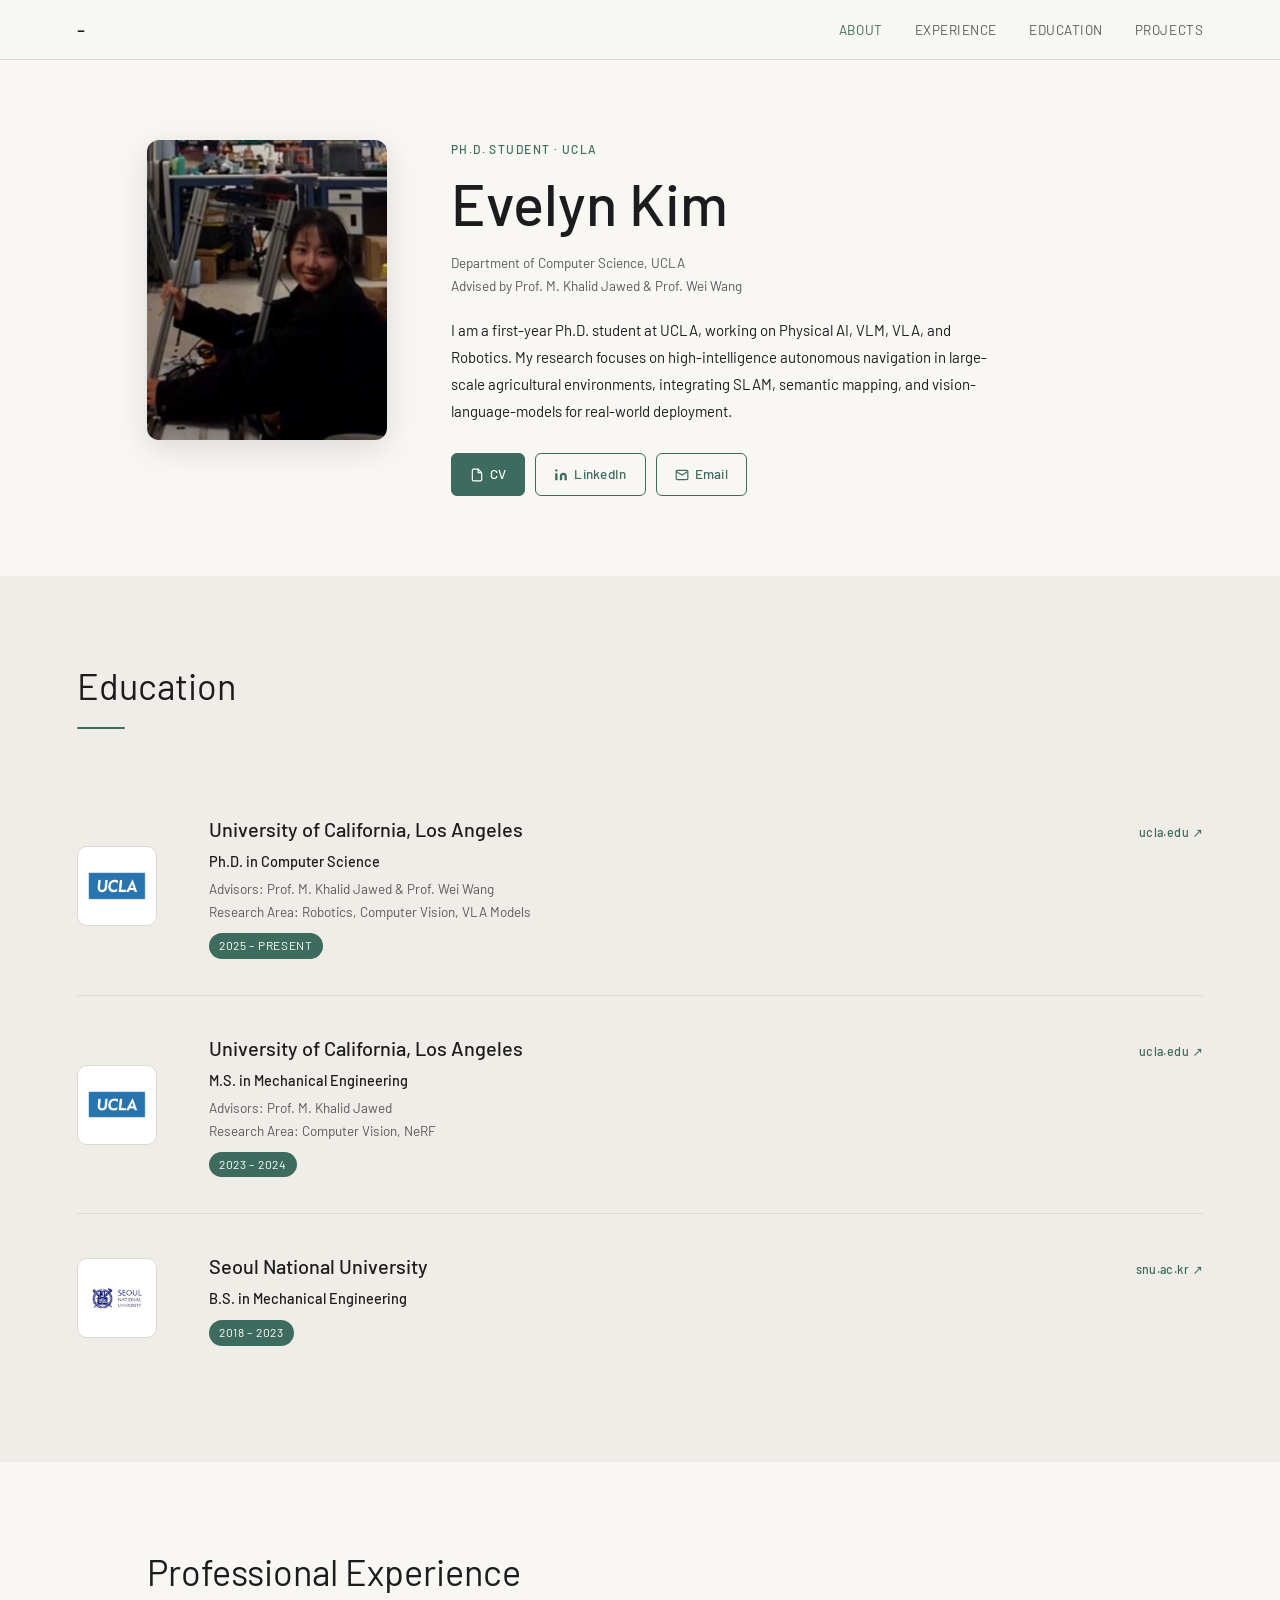
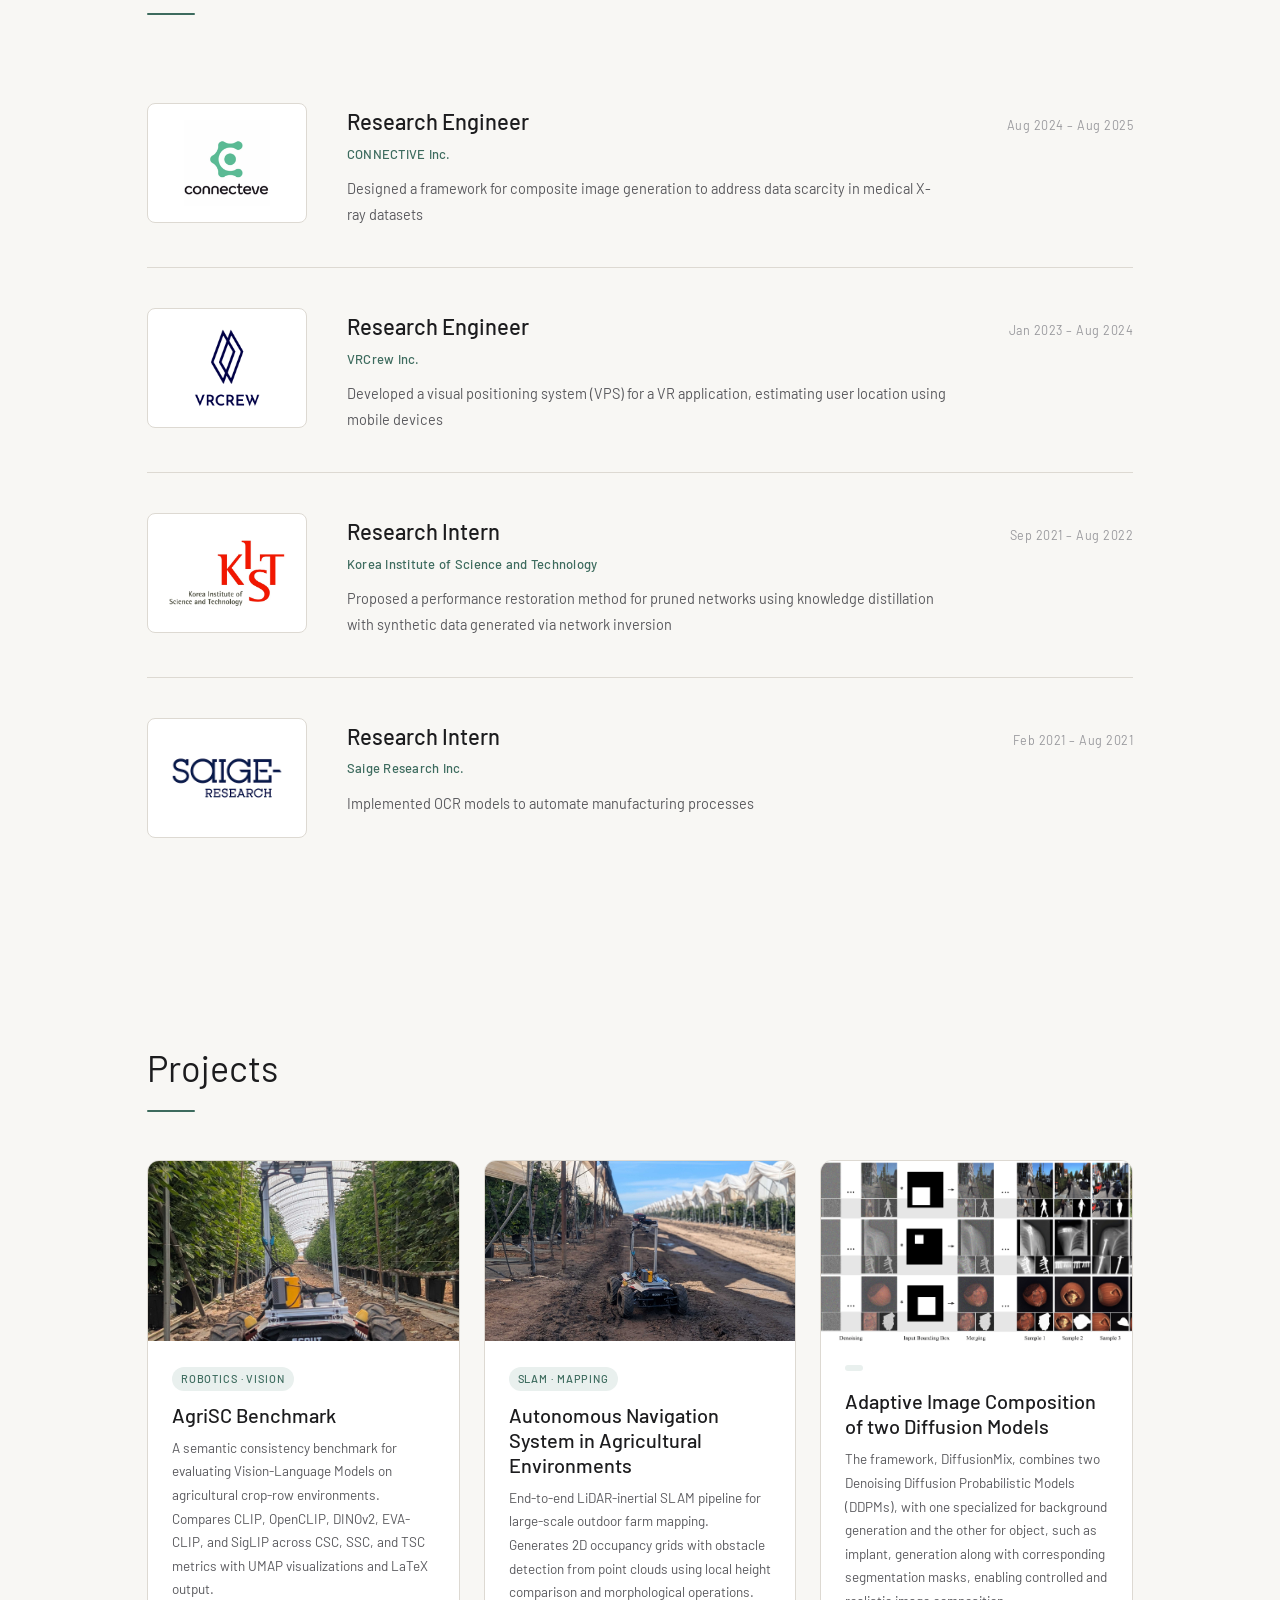
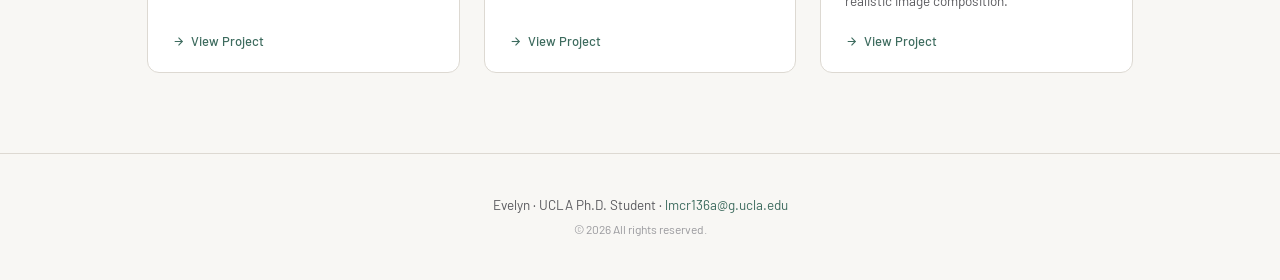
==== commit afe1be2a: "." ====
--- a/index.html
+++ b/index.html
@@ -35,7 +35,7 @@
           Advised by Prof. M. Khalid Jawed &amp; Prof. Wei Wang
         </p>
         <p class="bio">
-          I am a first-year Ph.D. student at UCLA, working on Robotics AI. My research focuses on high-intelligence autonomous navigation in large-scale agricultural environments, using SLAM, VLM, and Semantic Mapping.
+          I am a first-year Ph.D. student at UCLA, working on Physical AI, VLM, VLA, and Robotics. My research focuses on high-intelligence autonomous navigation in large-scale agricultural environments, integrating SLAM, semantic mapping, and vision-language-models for real-world deployment.
         </p>
         <div class="hero-links">
           <a href="pdfs/CV_Kim.pdf" class="btn" target="_blank" rel="noopener">
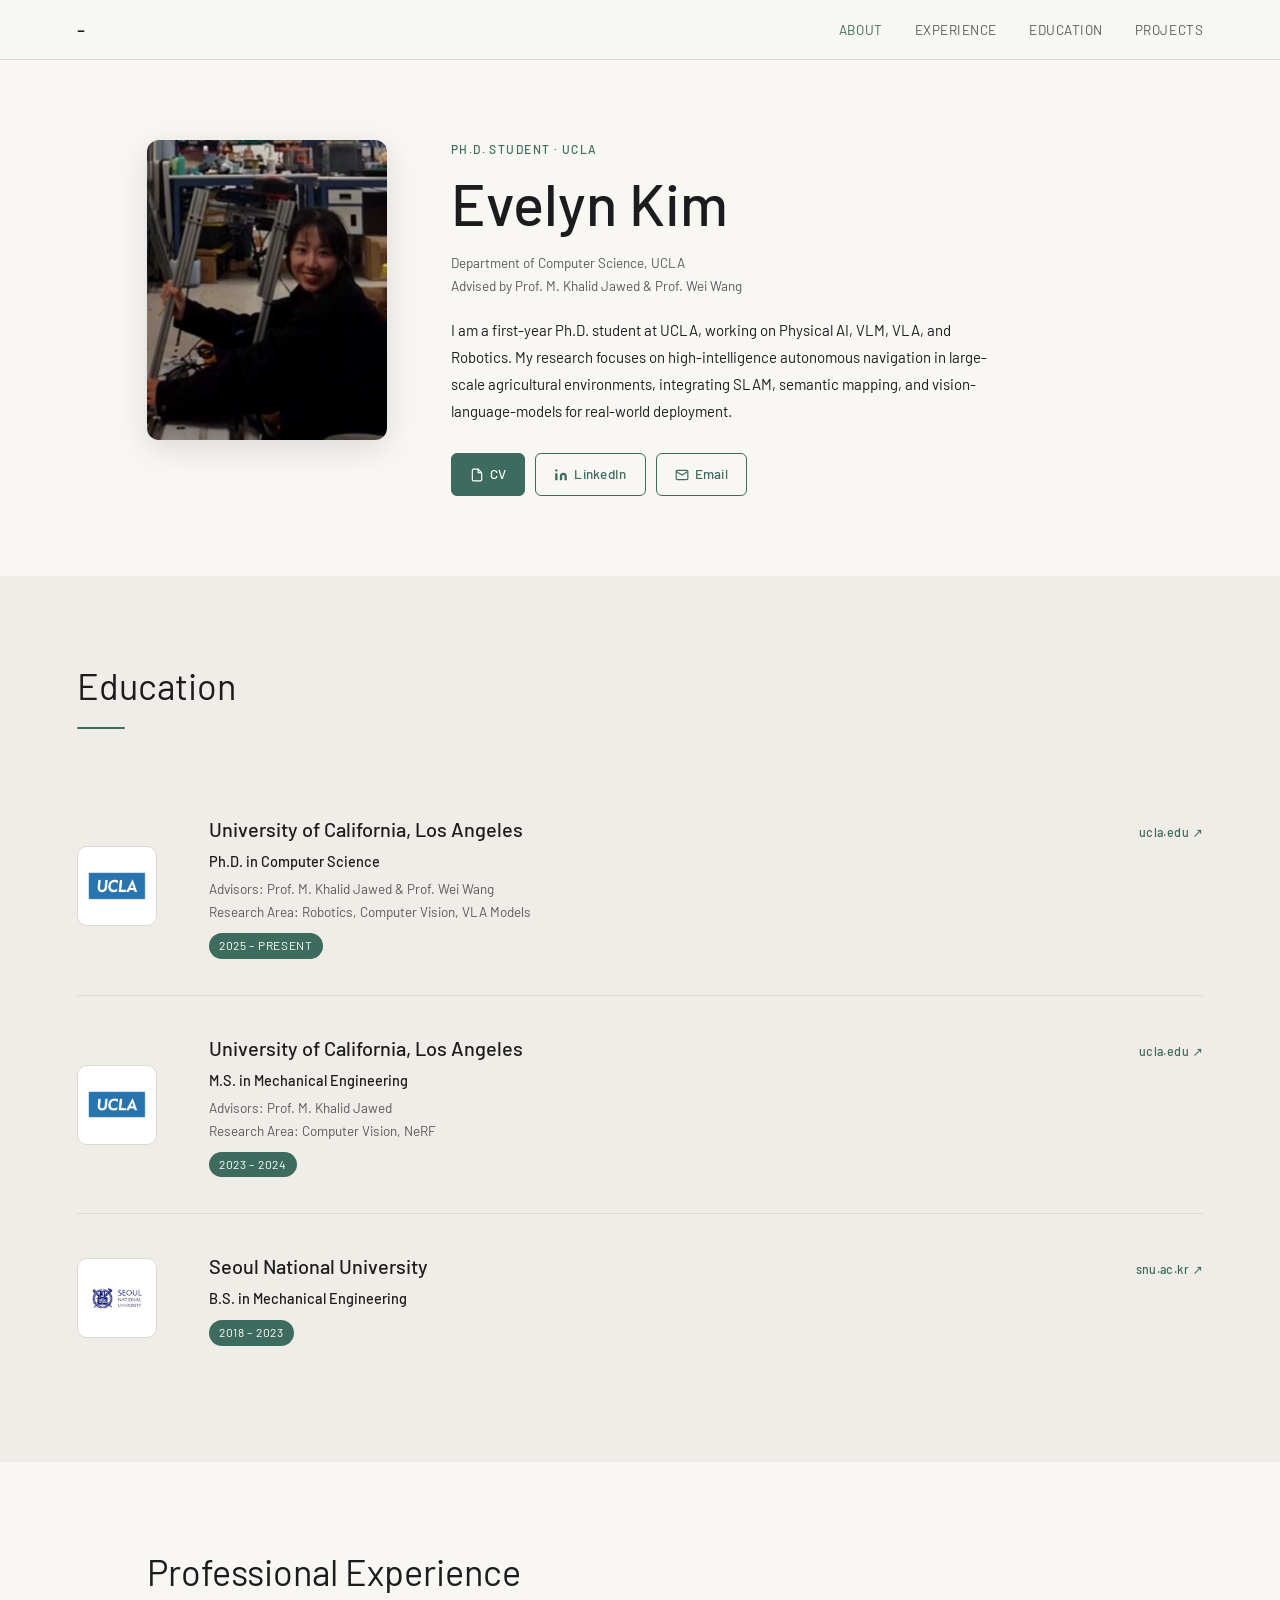
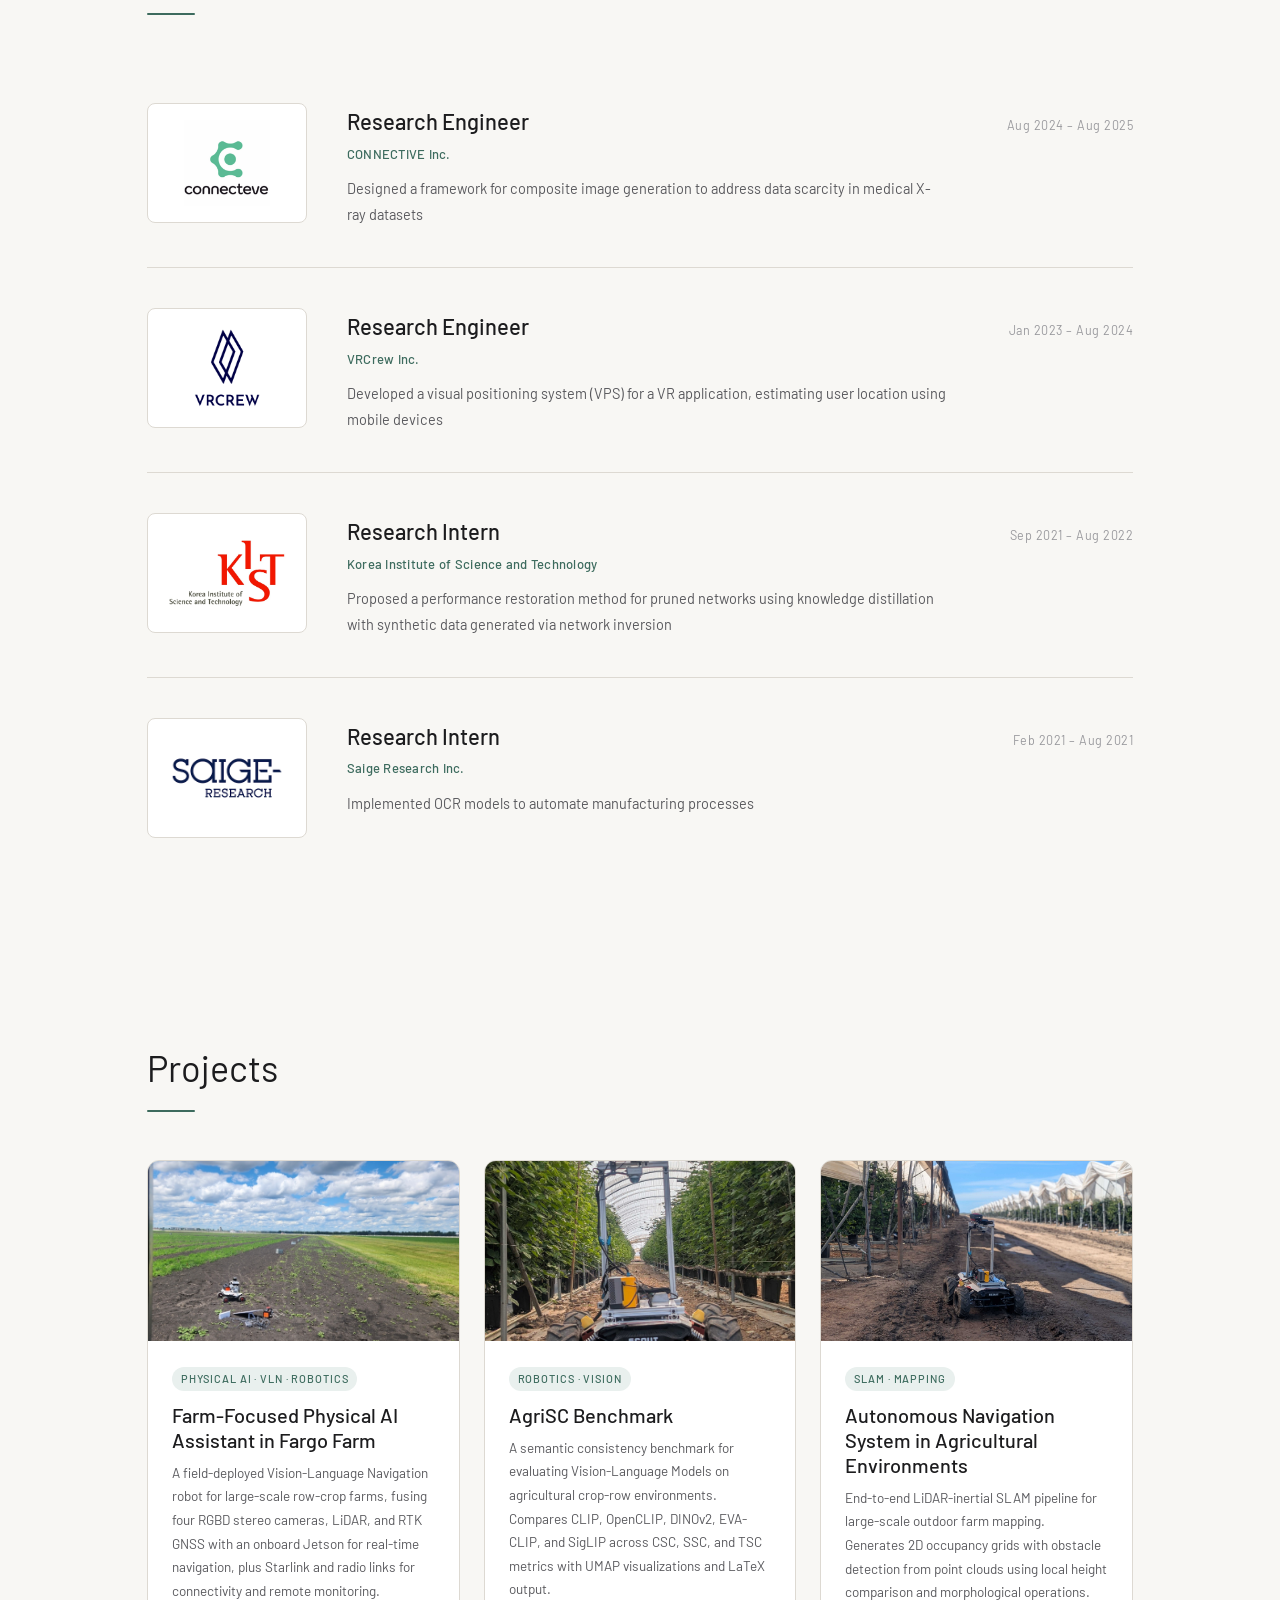
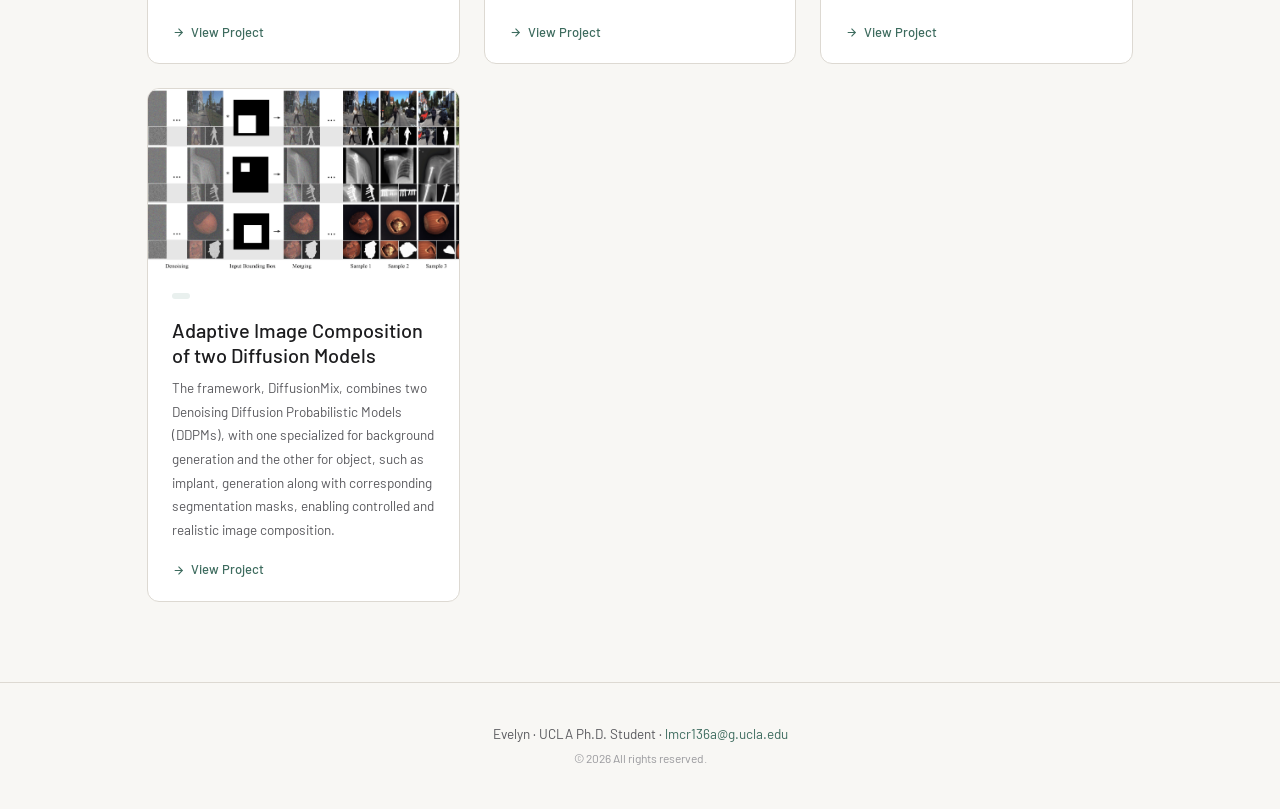
==== commit 2ee02ff7: "Add Fargo Farm Physical AI Assistant VLN project Co-Authored-By: Claude Sonnet 4.6 <noreply@anthropi" ====
--- a/index.html
+++ b/index.html
@@ -200,8 +200,31 @@
 
       <div class="projects-grid">
 
-        <!-- Project 1 — AgriSC -->
-        <a href="projects/agrisc.html" class="project-card fade-in">
+        <!-- Project 1 — Fargo Farm Physical AI Assistant -->
+        <a href="projects/fargo-vln.html" class="project-card fade-in">
+          <div class="project-thumb">
+            <img src="images/projects/fargo1.jpg" alt="Fargo Farm Physical AI Assistant"
+                 onerror="this.parentElement.innerHTML='<div class=\'project-thumb-placeholder\'>🚜</div>'" />
+          </div>
+          <div class="project-body">
+            <div class="project-top">
+              <span class="project-tag">Physical AI · VLN · Robotics</span>
+              <h3>Farm-Focused Physical AI Assistant in Fargo Farm</h3>
+              <p>
+                A field-deployed Vision-Language Navigation robot for large-scale row-crop farms,
+                fusing four RGBD stereo cameras, LiDAR, and RTK GNSS with an onboard Jetson for
+                real-time navigation, plus Starlink and radio links for connectivity and remote monitoring.
+              </p>
+            </div>
+            <div class="project-footer">
+              <svg width="13" height="13" viewBox="0 0 24 24" fill="none" stroke="currentColor" stroke-width="2"><line x1="5" y1="12" x2="19" y2="12"/><polyline points="12,5 19,12 12,19"/></svg>
+              View Project
+            </div>
+          </div>
+        </a>
+
+        <!-- Project 2 — AgriSC -->
+        <a href="projects/agrisc.html" class="project-card fade-in delay-1">
           <div class="project-thumb">
             <img src="images/projects/agrisc_thumb.jpg" alt="AgriSC Benchmark"
                  onerror="this.parentElement.innerHTML='<div class=\'project-thumb-placeholder\'>🌱</div>'" />
@@ -223,8 +246,8 @@
           </div>
         </a>
 
-        <!-- Project 2 — SLAM Navigation -->
-        <a href="projects/agri-nav.html" class="project-card fade-in delay-1">
+        <!-- Project 3 — SLAM Navigation -->
+        <a href="projects/agri-nav.html" class="project-card fade-in delay-2">
           <div class="project-thumb">
             <img src="images/projects/agri_nav_thumb.jpg" alt="Autonomous Navigation System"
                  onerror="this.parentElement.innerHTML='<div class=\'project-thumb-placeholder\'>🗺️</div>'" />
@@ -246,7 +269,7 @@
           </div>
         </a>
 
-        <!-- Project 3 — NeRF Viewpoint Selector -->
+        <!-- Project 4 — NeRF Viewpoint Selector -->
         <a href="projects/diff.html" class="project-card fade-in delay-2">
           <div class="project-thumb">
             <img src="images/projects/diff_thumb.png" alt="Self-Supervised Viewpoint Selector"
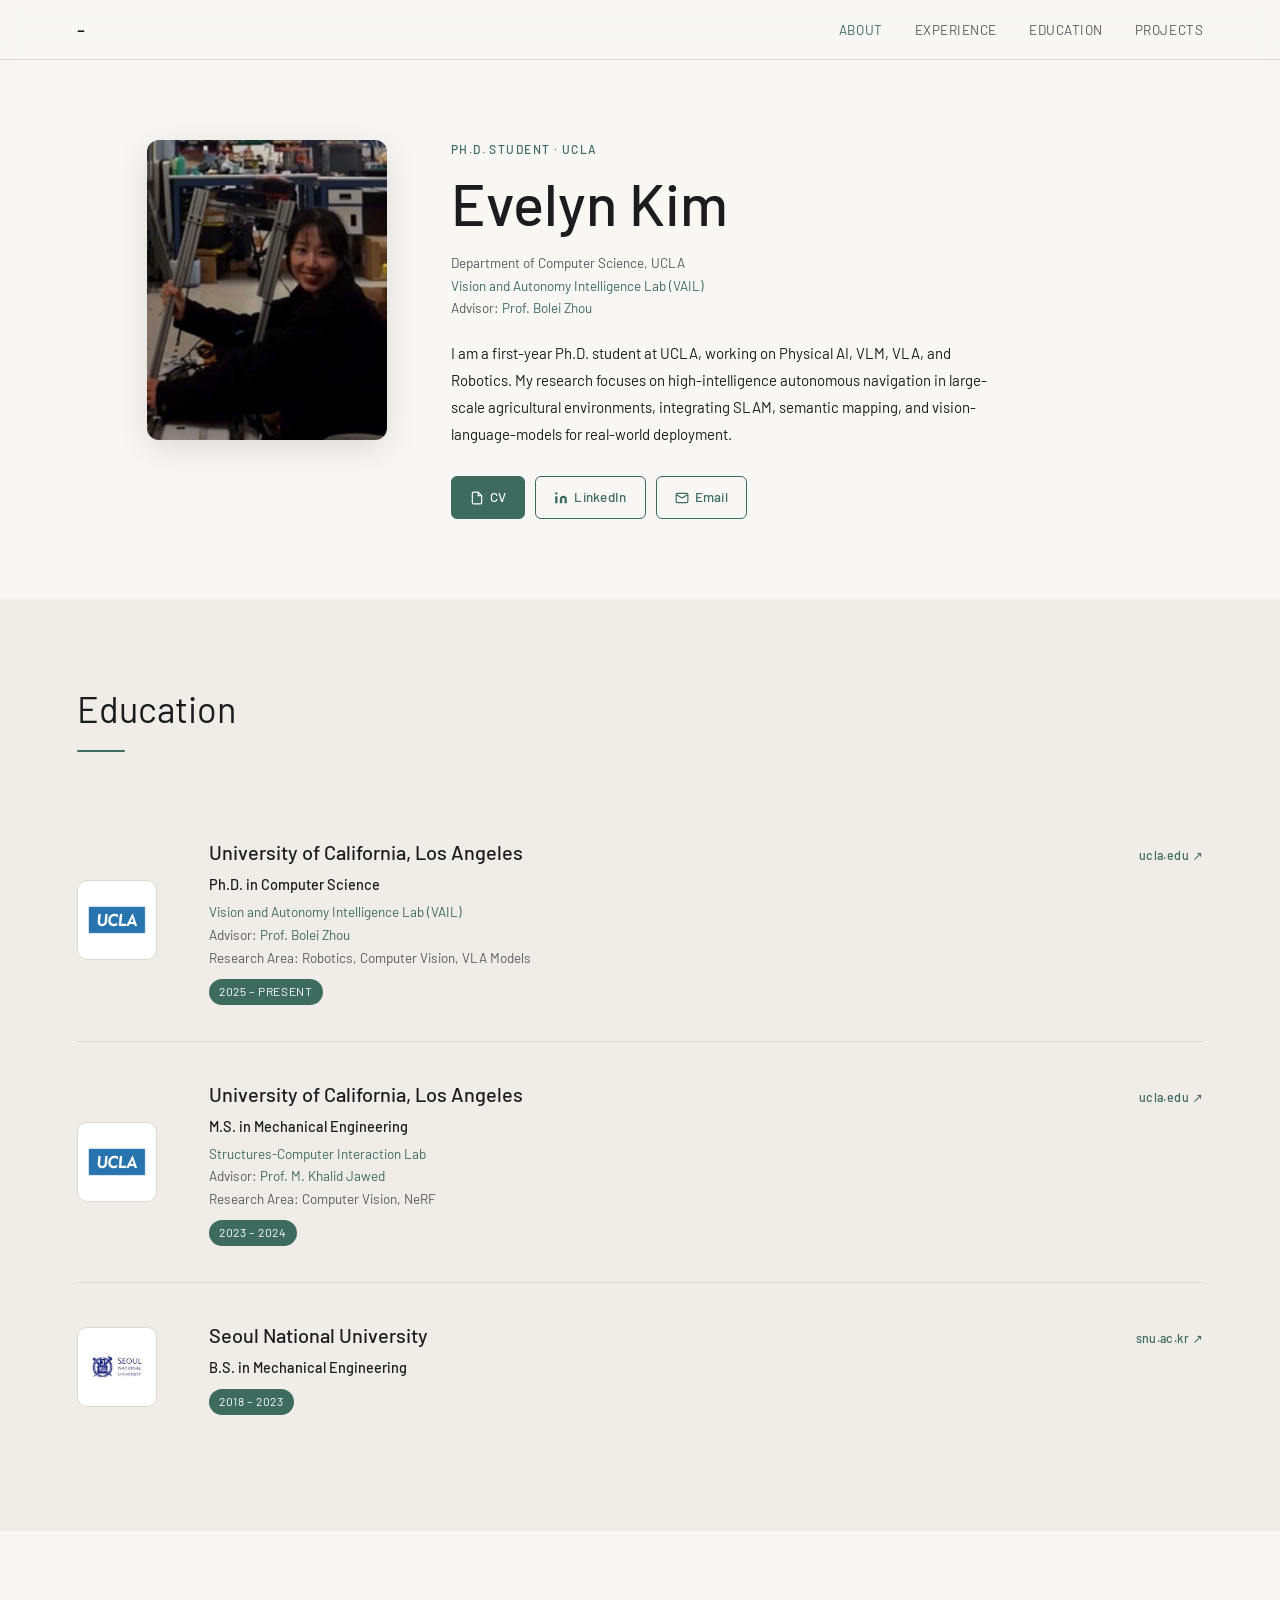
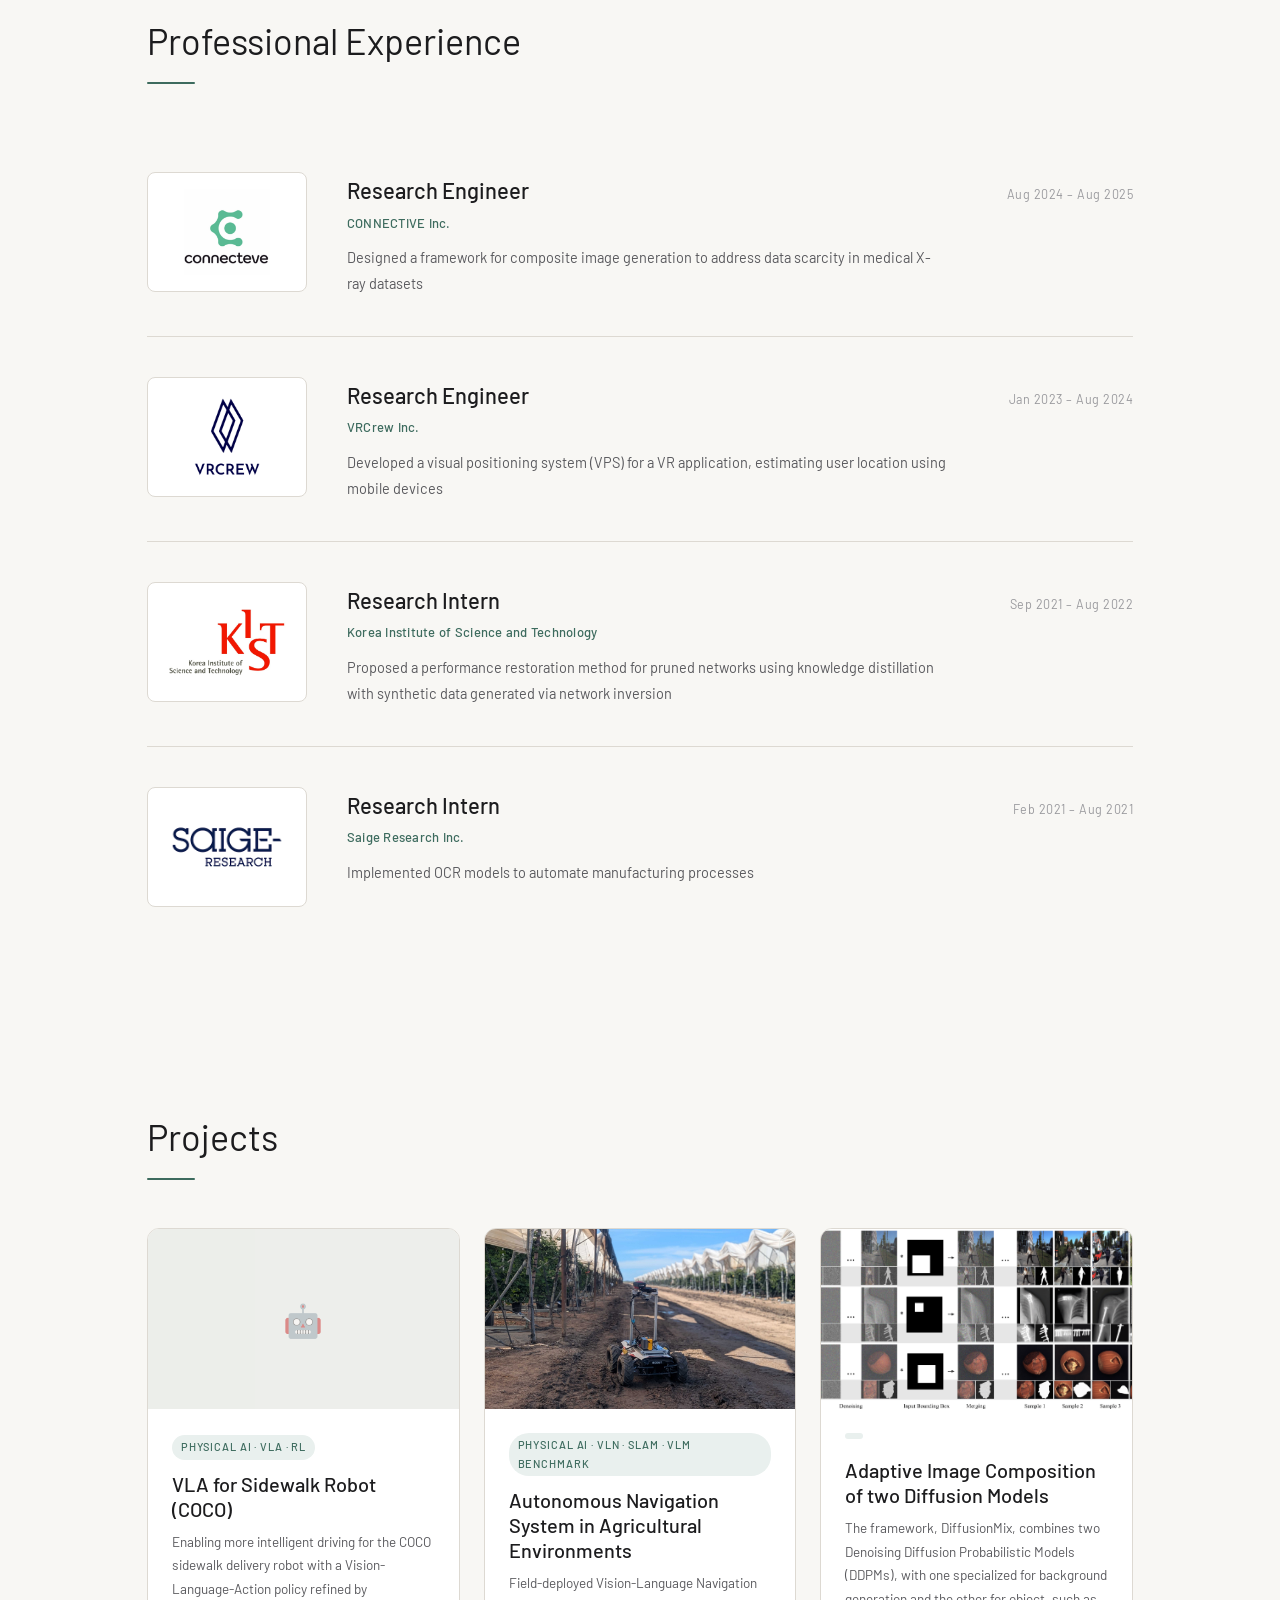
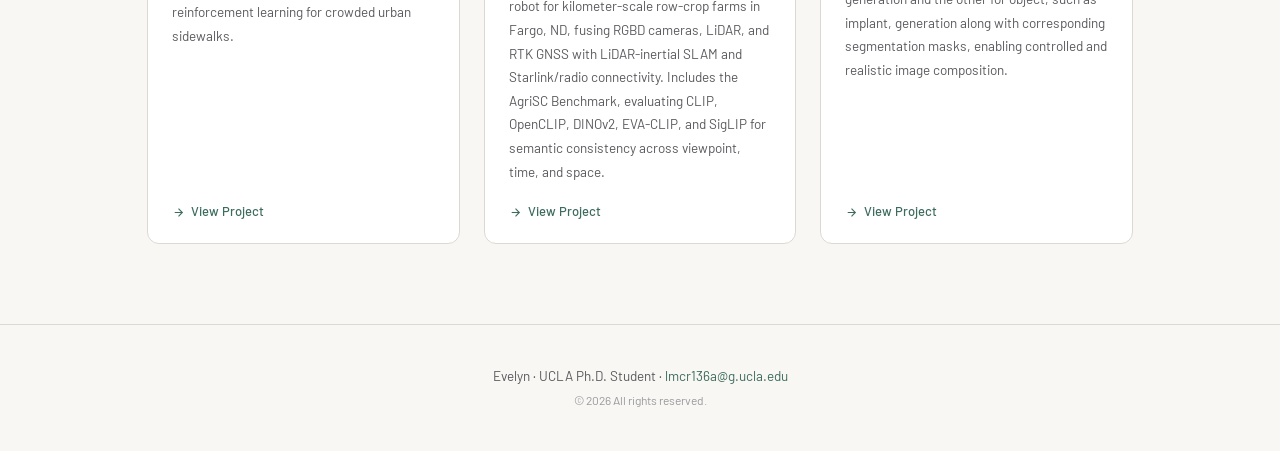
==== commit 1c7b7323: "." ====
--- a/index.html
+++ b/index.html
@@ -32,7 +32,8 @@
         <h1>Evelyn Kim<br /><span class="name-light"><!-- Your Last Name --></span></h1>
         <p class="affiliation">
           Department of Computer Science, UCLA<br />
-          Advised by Prof. M. Khalid Jawed &amp; Prof. Wei Wang
+          <a href="https://vail.cs.ucla.edu/" target="_blank" rel="noopener">Vision and Autonomy Intelligence Lab (VAIL)</a><br />
+          Advisor: <a href="https://boleizhou.github.io/" target="_blank" rel="noopener">Prof. Bolei Zhou</a>
         </p>
         <p class="bio">
           I am a first-year Ph.D. student at UCLA, working on Physical AI, VLM, VLA, and Robotics. My research focuses on high-intelligence autonomous navigation in large-scale agricultural environments, integrating SLAM, semantic mapping, and vision-language-models for real-world deployment.
@@ -75,7 +76,8 @@
           </div>
           <p class="edu-degree">Ph.D. in Computer Science</p>
           <p class="edu-details">
-            Advisors: Prof. M. Khalid Jawed &amp; Prof. Wei Wang<br />
+            <a href="https://vail.cs.ucla.edu/" target="_blank" rel="noopener">Vision and Autonomy Intelligence Lab (VAIL)</a><br />
+            Advisor: <a href="https://boleizhou.github.io/" target="_blank" rel="noopener">Prof. Bolei Zhou</a><br />
             Research Area: Robotics, Computer Vision, VLA Models
           </p>
           <span class="edu-date">2025 – Present</span>
@@ -96,7 +98,8 @@
           </div>
           <p class="edu-degree">M.S. in Mechanical Engineering</p>
           <p class="edu-details">
-            Advisors: Prof. M. Khalid Jawed<br />
+            <a href="https://structures.computer/" target="_blank" rel="noopener">Structures-Computer Interaction Lab</a><br />
+            Advisor: <a href="https://samueli.ucla.edu/people/m-khalid-jawed/" target="_blank" rel="noopener">Prof. M. Khalid Jawed</a><br />
             Research Area: Computer Vision, NeRF
           </p>
           <span class="edu-date">2023 – 2024</span>
@@ -200,20 +203,20 @@
 
       <div class="projects-grid">
 
-        <!-- Project 1 — Fargo Farm Physical AI Assistant -->
-        <a href="projects/fargo-vln.html" class="project-card fade-in">
-          <div class="project-thumb">
-            <img src="images/projects/fargo1.jpg" alt="Fargo Farm Physical AI Assistant"
-                 onerror="this.parentElement.innerHTML='<div class=\'project-thumb-placeholder\'>🚜</div>'" />
-          </div>
-          <div class="project-body">
-            <div class="project-top">
-              <span class="project-tag">Physical AI · VLN · Robotics</span>
-              <h3>Farm-Focused Physical AI Assistant in Fargo Farm</h3>
-              <p>
-                A field-deployed Vision-Language Navigation robot for large-scale row-crop farms,
-                fusing four RGBD stereo cameras, LiDAR, and RTK GNSS with an onboard Jetson for
-                real-time navigation, plus Starlink and radio links for connectivity and remote monitoring.
+        <!-- Project 1 — COCO VLA -->
+        <a href="projects/coco-vla.html" class="project-card fade-in">
+          <div class="project-thumb">
+            <img src="images/projects/coco.png" alt="VLA for Sidewalk Robot (COCO)"
+                 onerror="this.parentElement.innerHTML='<div class=\'project-thumb-placeholder\'>🤖</div>'" />
+          </div>
+          <div class="project-body">
+            <div class="project-top">
+              <span class="project-tag">Physical AI · VLA · RL</span>
+              <h3>VLA for Sidewalk Robot (COCO)</h3>
+              <p>
+                Enabling more intelligent driving for the COCO sidewalk delivery robot with a
+                Vision-Language-Action policy refined by reinforcement learning for crowded
+                urban sidewalks.
               </p>
             </div>
             <div class="project-footer">
@@ -223,43 +226,21 @@
           </div>
         </a>
 
-        <!-- Project 2 — AgriSC -->
-        <a href="projects/agrisc.html" class="project-card fade-in delay-1">
-          <div class="project-thumb">
-            <img src="images/projects/agrisc_thumb.jpg" alt="AgriSC Benchmark"
-                 onerror="this.parentElement.innerHTML='<div class=\'project-thumb-placeholder\'>🌱</div>'" />
-          </div>
-          <div class="project-body">
-            <div class="project-top">
-              <span class="project-tag">Robotics · Vision</span>
-              <h3>AgriSC Benchmark</h3>
-              <p>
-                A semantic consistency benchmark for evaluating Vision-Language Models on agricultural
-                crop-row environments. Compares CLIP, OpenCLIP, DINOv2, EVA-CLIP, and SigLIP across
-                CSC, SSC, and TSC metrics with UMAP visualizations and LaTeX output.
-              </p>
-            </div>
-            <div class="project-footer">
-              <svg width="13" height="13" viewBox="0 0 24 24" fill="none" stroke="currentColor" stroke-width="2"><line x1="5" y1="12" x2="19" y2="12"/><polyline points="12,5 19,12 12,19"/></svg>
-              View Project
-            </div>
-          </div>
-        </a>
-
-        <!-- Project 3 — SLAM Navigation -->
-        <a href="projects/agri-nav.html" class="project-card fade-in delay-2">
+        <!-- Project 2 — Agricultural Navigation (Fargo VLN + SLAM + AgriSC) -->
+        <a href="projects/agri-nav.html" class="project-card fade-in delay-1">
           <div class="project-thumb">
             <img src="images/projects/agri_nav_thumb.jpg" alt="Autonomous Navigation System"
                  onerror="this.parentElement.innerHTML='<div class=\'project-thumb-placeholder\'>🗺️</div>'" />
           </div>
           <div class="project-body">
             <div class="project-top">
-              <span class="project-tag">SLAM · Mapping</span>
+              <span class="project-tag">Physical AI · VLN · SLAM · VLM Benchmark</span>
               <h3>Autonomous Navigation System in Agricultural Environments</h3>
               <p>
-                End-to-end LiDAR-inertial SLAM pipeline for large-scale
-                outdoor farm mapping. Generates 2D occupancy grids with obstacle detection from point
-                clouds using local height comparison and morphological operations.
+                Field-deployed Vision-Language Navigation robot for kilometer-scale row-crop farms in
+                Fargo, ND, fusing RGBD cameras, LiDAR, and RTK GNSS with LiDAR-inertial SLAM and
+                Starlink/radio connectivity. Includes the AgriSC Benchmark, evaluating CLIP, OpenCLIP,
+                DINOv2, EVA-CLIP, and SigLIP for semantic consistency across viewpoint, time, and space.
               </p>
             </div>
             <div class="project-footer">
@@ -269,7 +250,7 @@
           </div>
         </a>
 
-        <!-- Project 4 — NeRF Viewpoint Selector -->
+        <!-- Project 3 — DiffusionMix -->
         <a href="projects/diff.html" class="project-card fade-in delay-2">
           <div class="project-thumb">
             <img src="images/projects/diff_thumb.png" alt="Self-Supervised Viewpoint Selector"
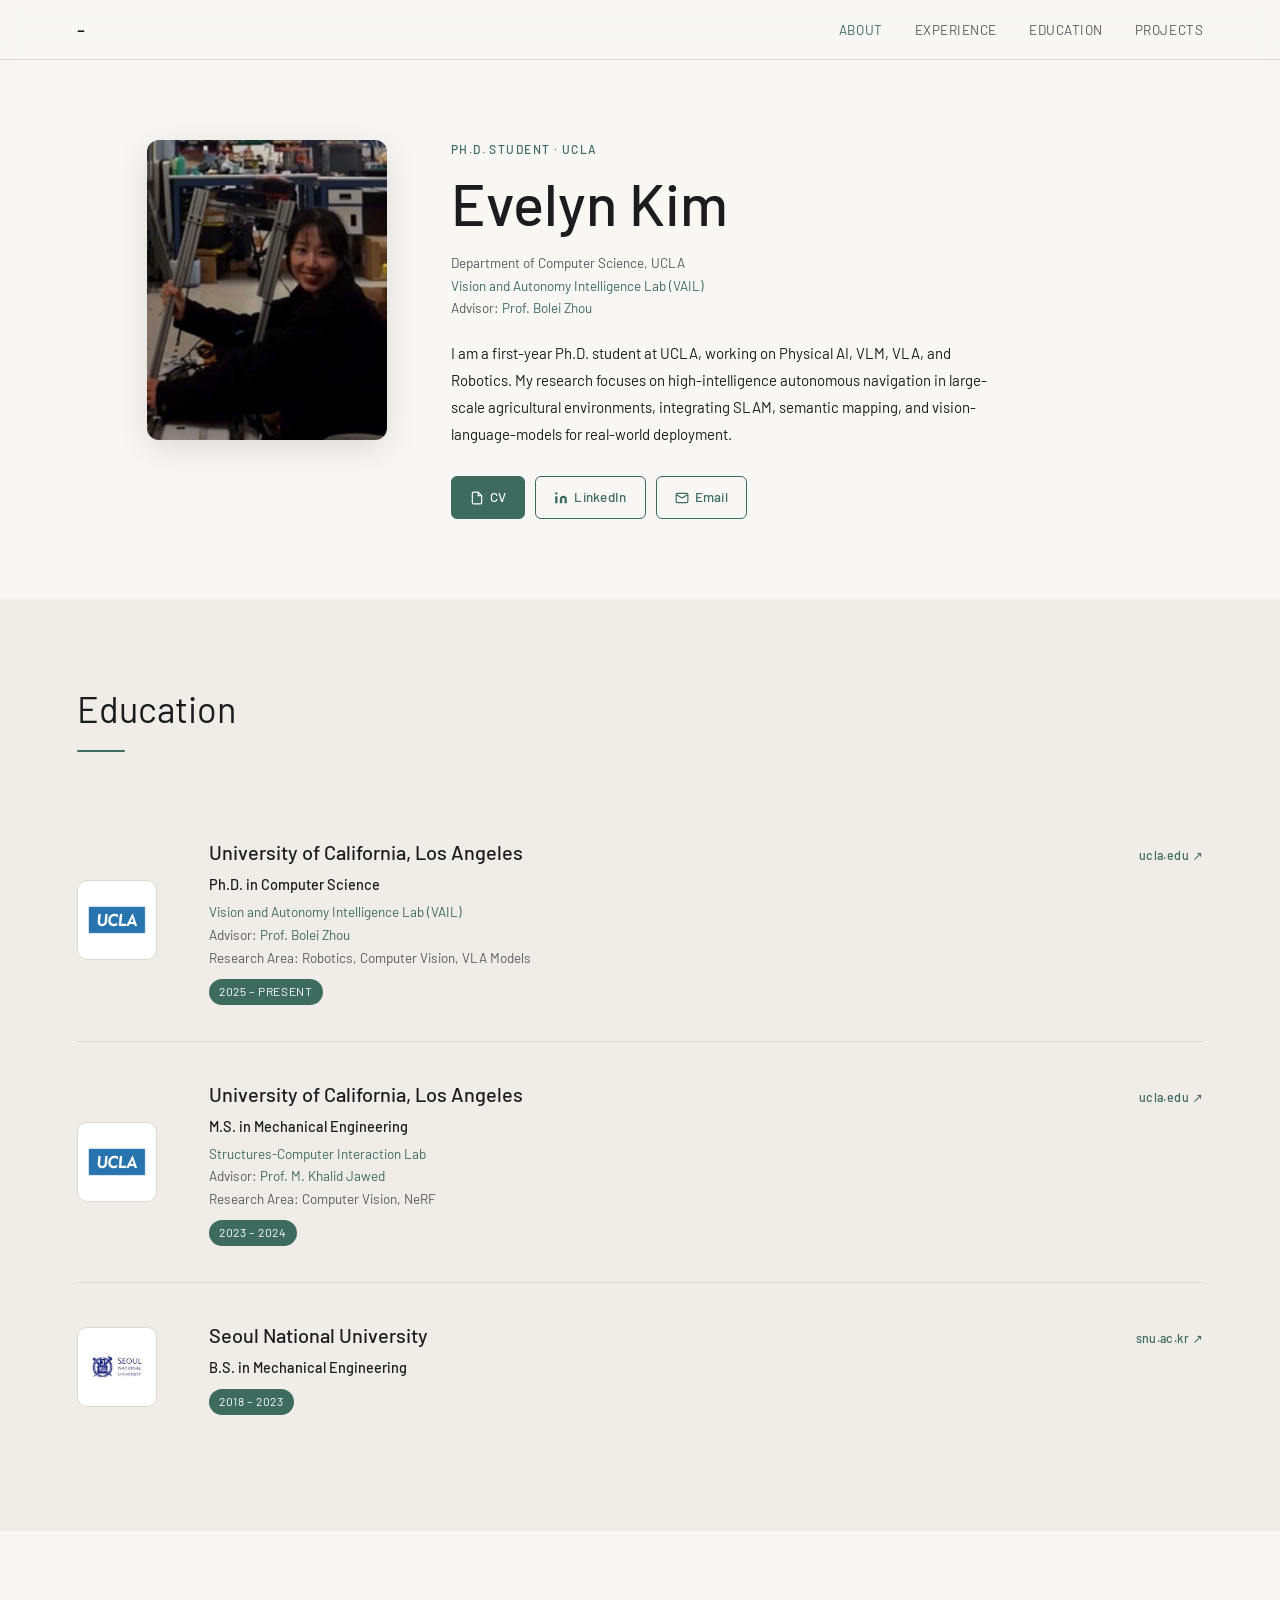
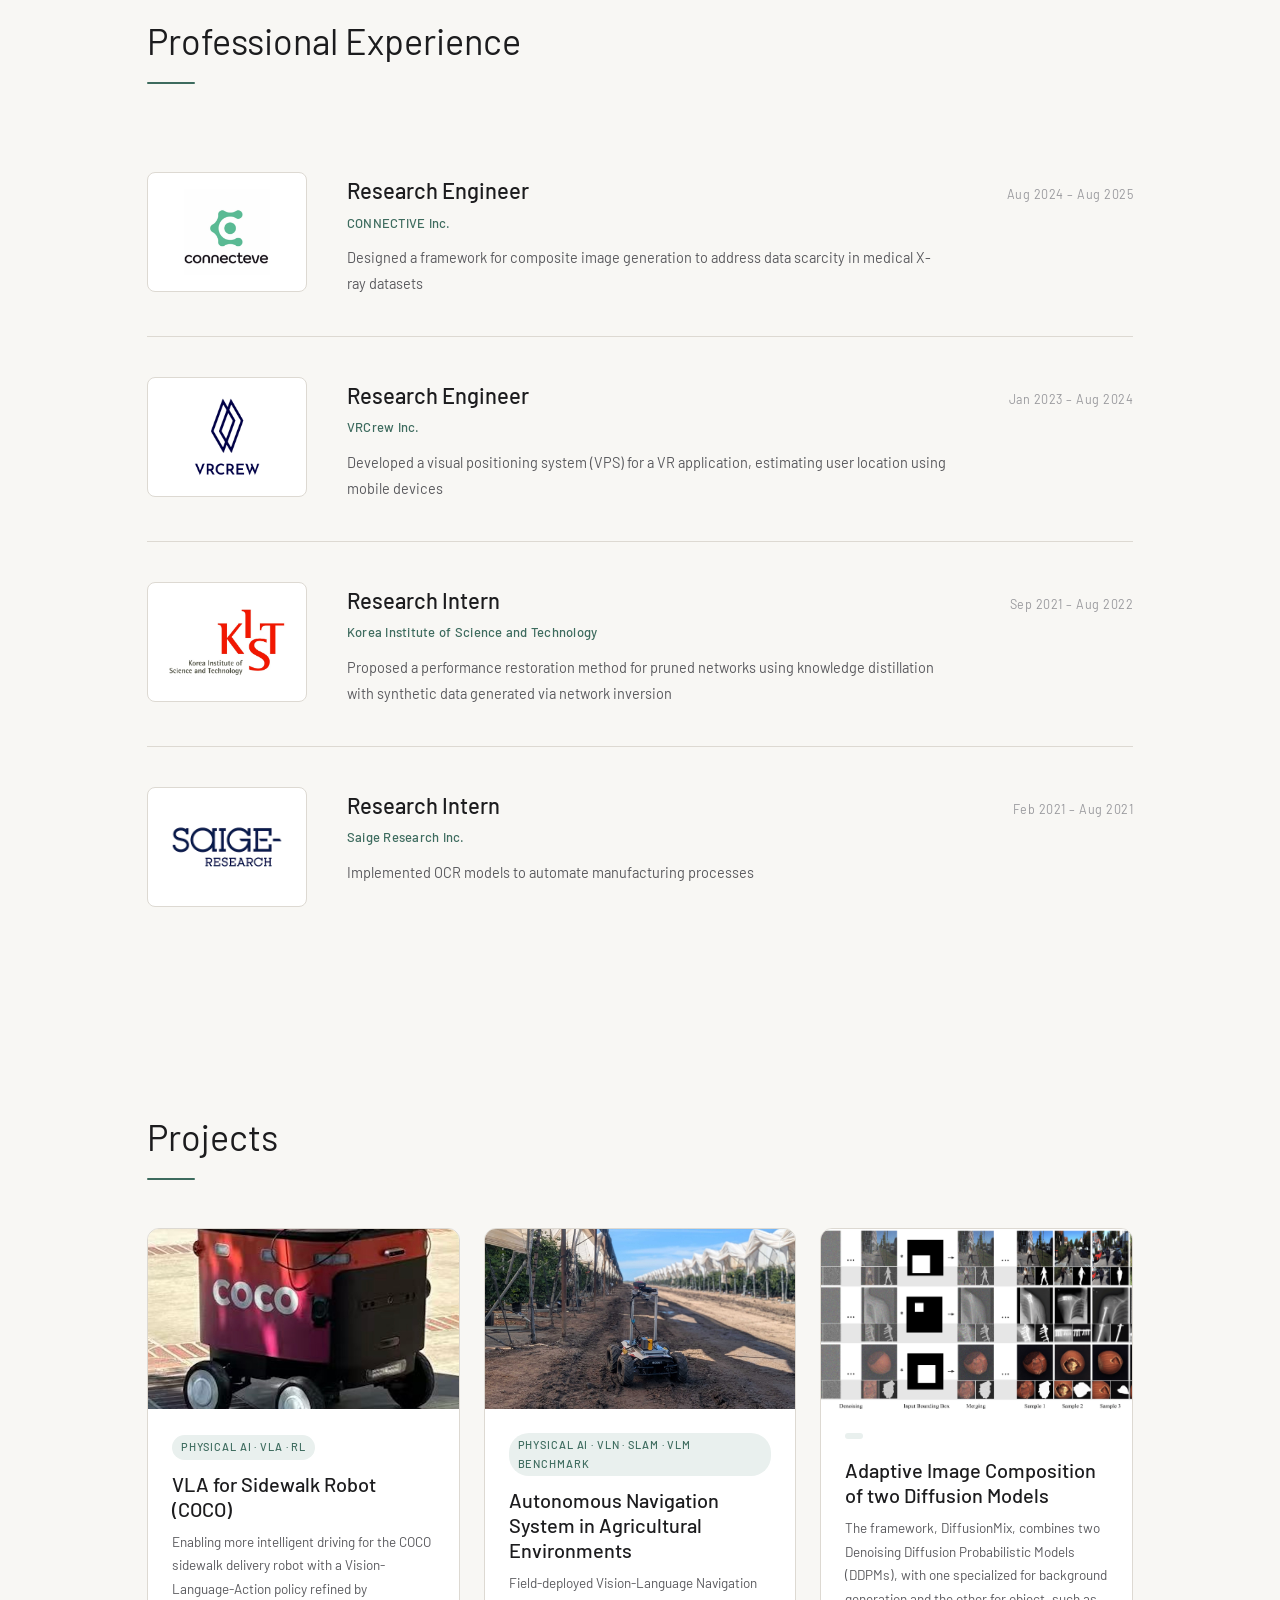
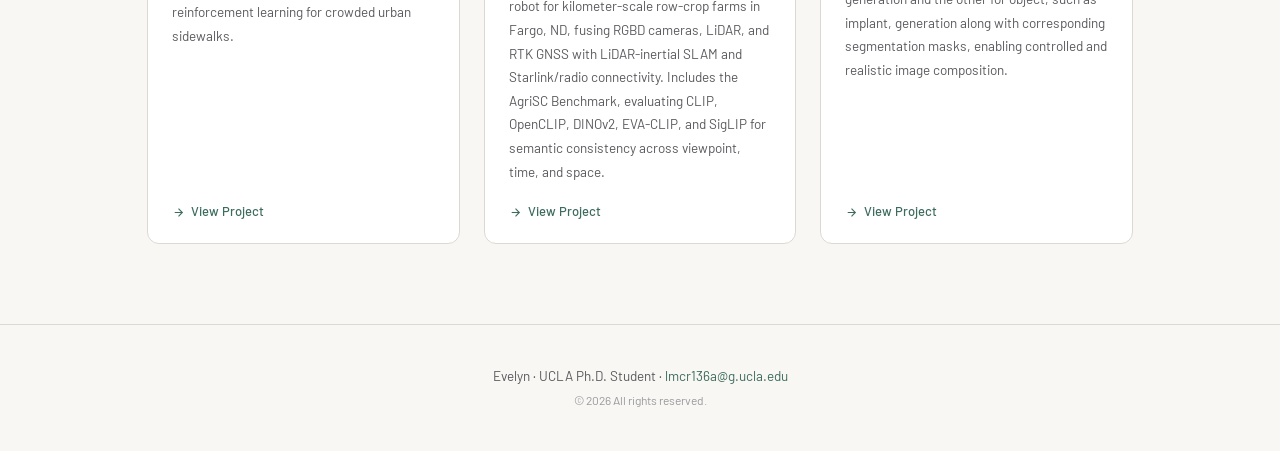
==== commit ab6007f2: "." ====
--- a/index.html
+++ b/index.html
@@ -206,7 +206,7 @@
         <!-- Project 1 — COCO VLA -->
         <a href="projects/coco-vla.html" class="project-card fade-in">
           <div class="project-thumb">
-            <img src="images/projects/coco.png" alt="VLA for Sidewalk Robot (COCO)"
+            <img src="images/projects/coco_robot.jpg" alt="VLA for Sidewalk Robot (COCO)"
                  onerror="this.parentElement.innerHTML='<div class=\'project-thumb-placeholder\'>🤖</div>'" />
           </div>
           <div class="project-body">
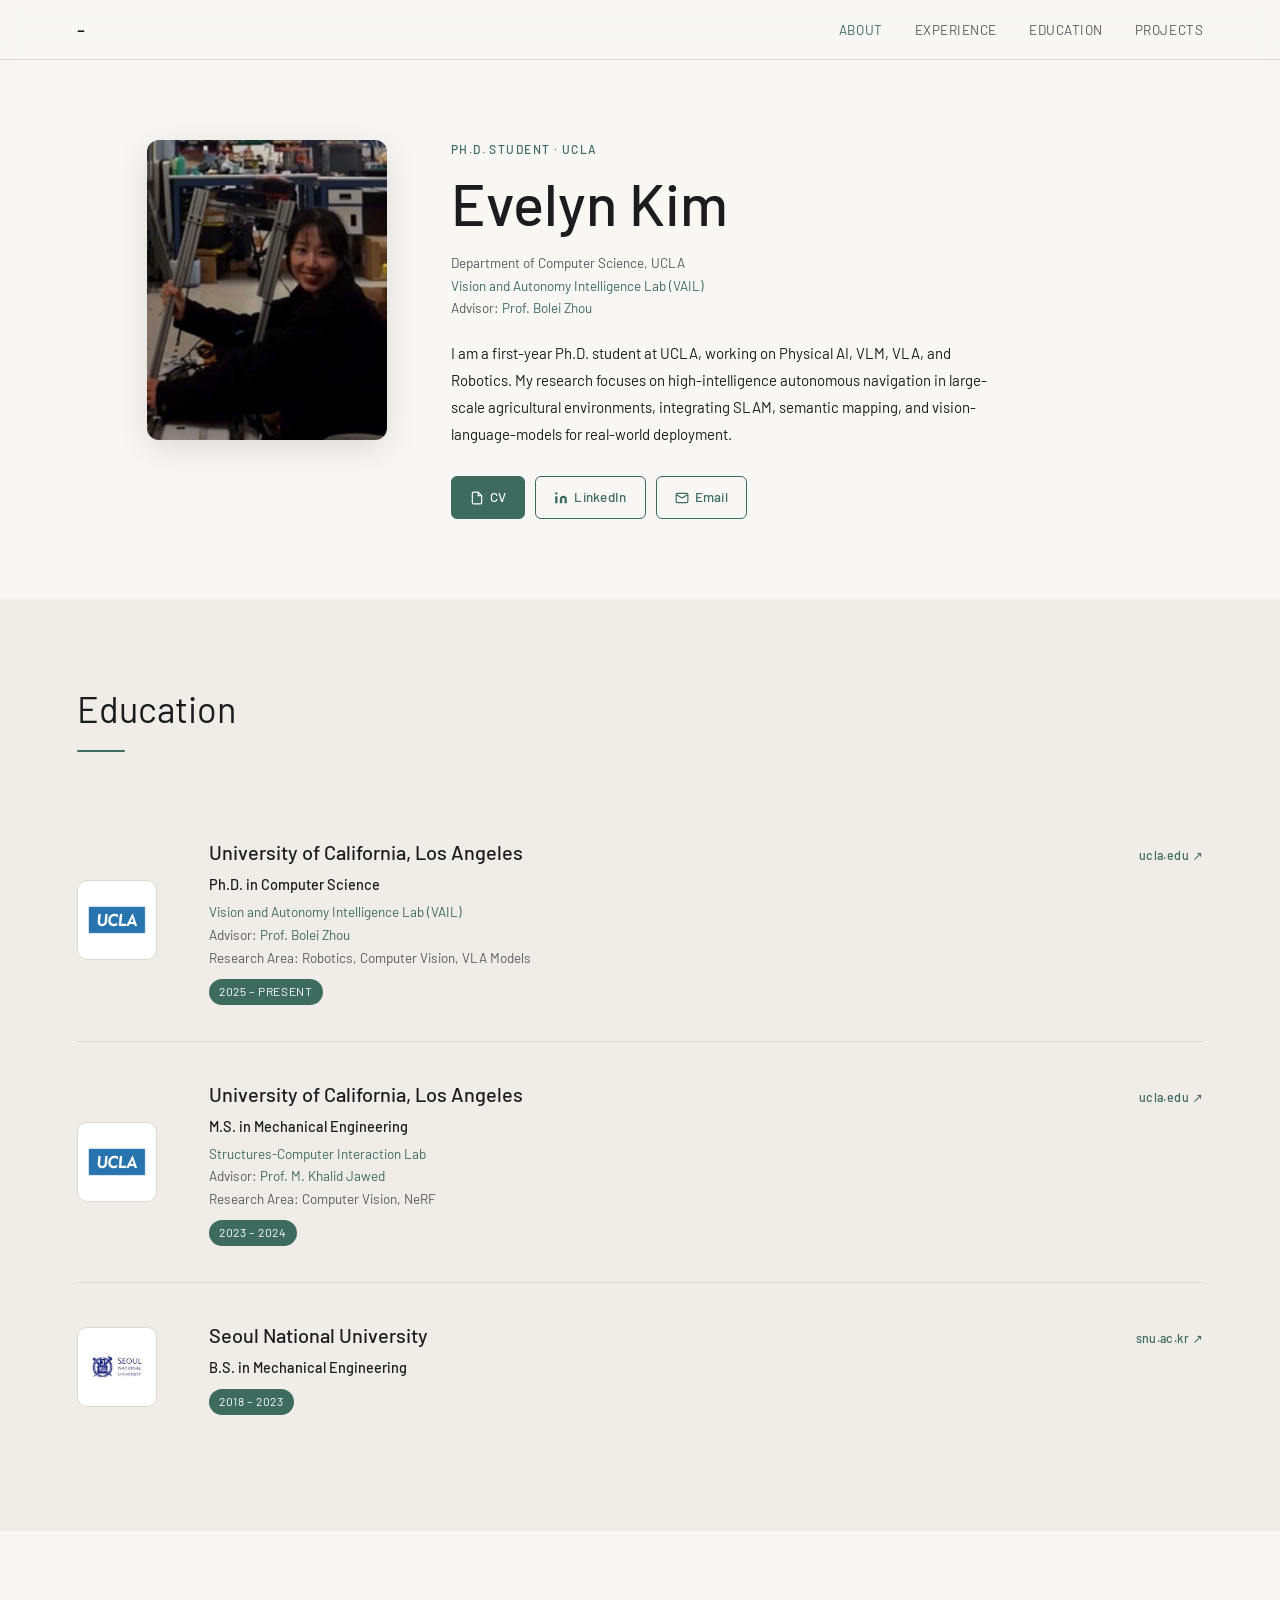
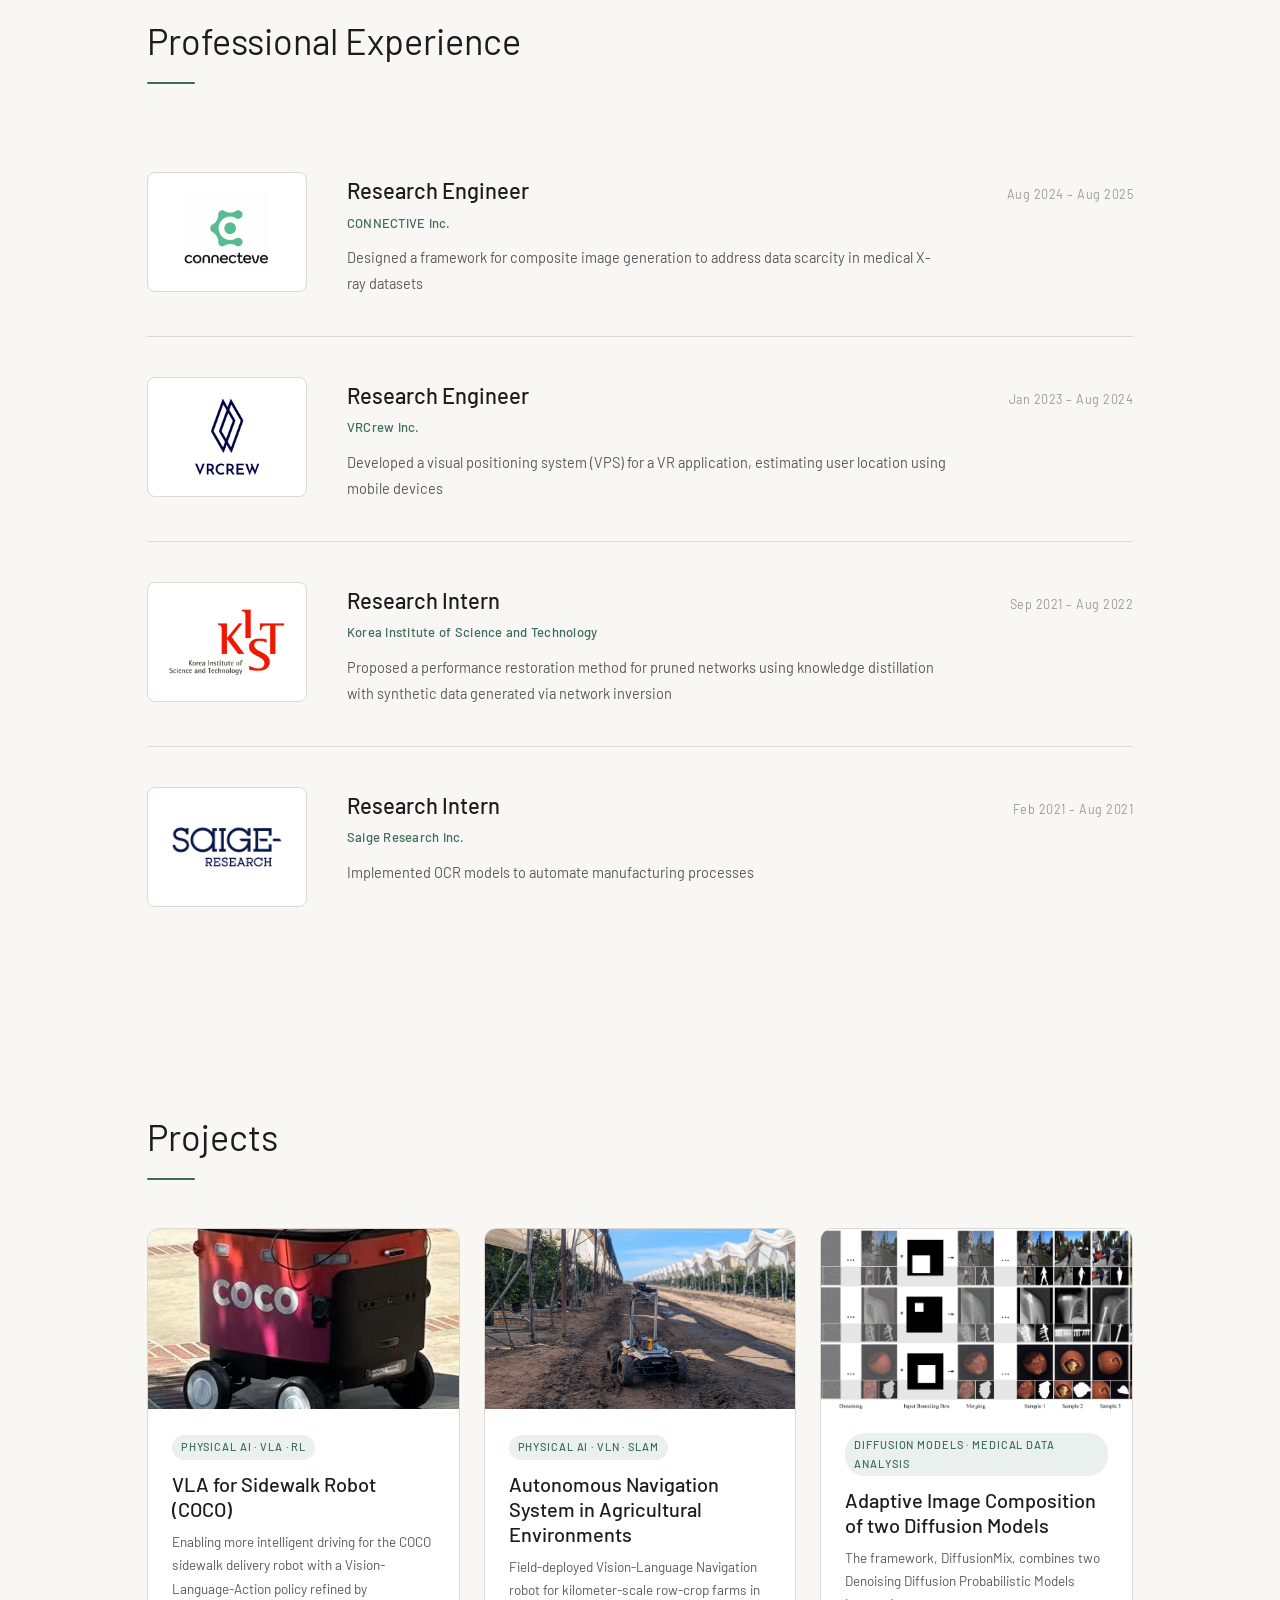
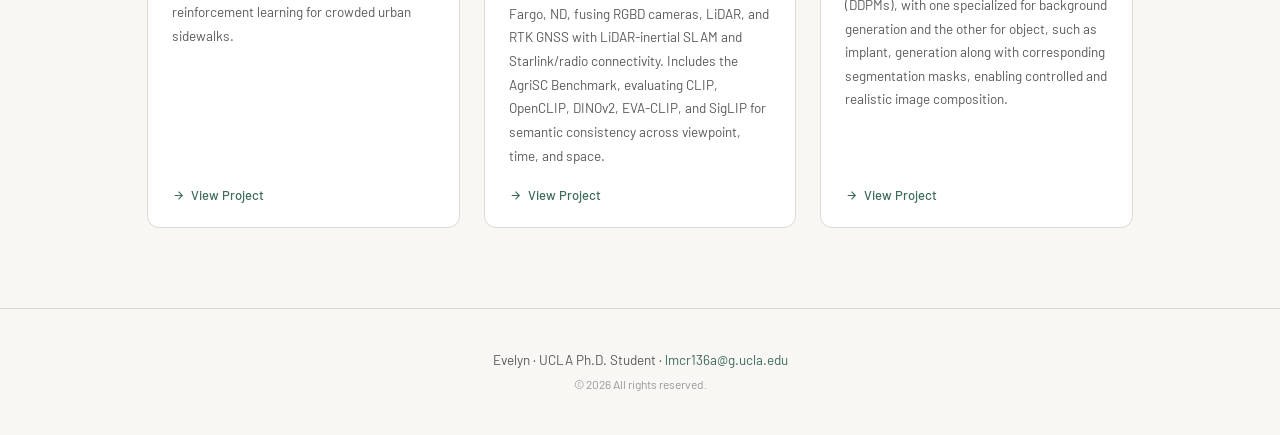
==== commit 3633bc2c: "." ====
--- a/index.html
+++ b/index.html
@@ -234,7 +234,7 @@
           </div>
           <div class="project-body">
             <div class="project-top">
-              <span class="project-tag">Physical AI · VLN · SLAM · VLM Benchmark</span>
+              <span class="project-tag">Physical AI · VLN · SLAM</span>
               <h3>Autonomous Navigation System in Agricultural Environments</h3>
               <p>
                 Field-deployed Vision-Language Navigation robot for kilometer-scale row-crop farms in
@@ -258,7 +258,7 @@
           </div>
           <div class="project-body">
             <div class="project-top">
-              <span class="project-tag"><!-- Tag --></span>
+              <span class="project-tag">Diffusion Models · Medical Data Analysis</span>
               <h3>Adaptive Image Composition of two Diffusion Models</h3>
               <p>
                 The framework, DiffusionMix, combines two Denoising Diffusion Probabilistic Models (DDPMs), with one specialized for background generation and the other for object, such as implant, generation along with corresponding segmentation masks, enabling controlled and realistic image composition.
